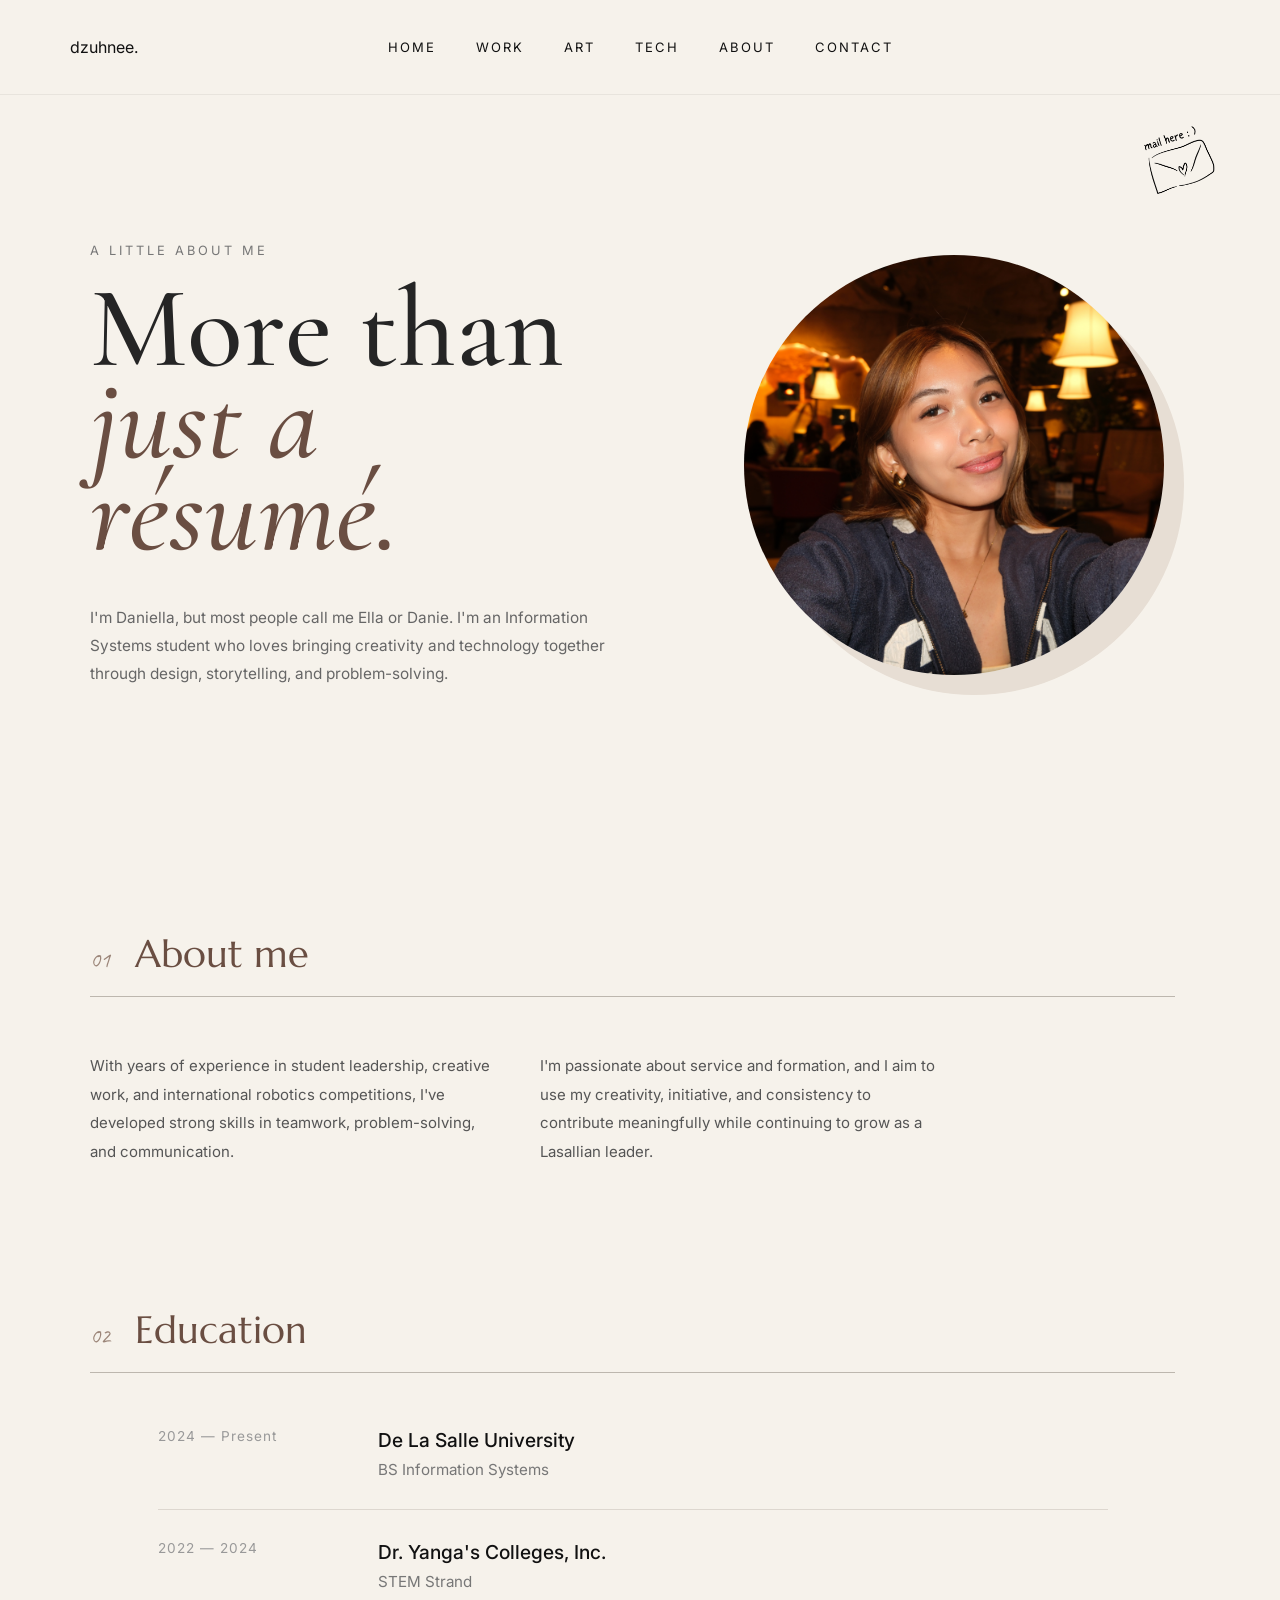
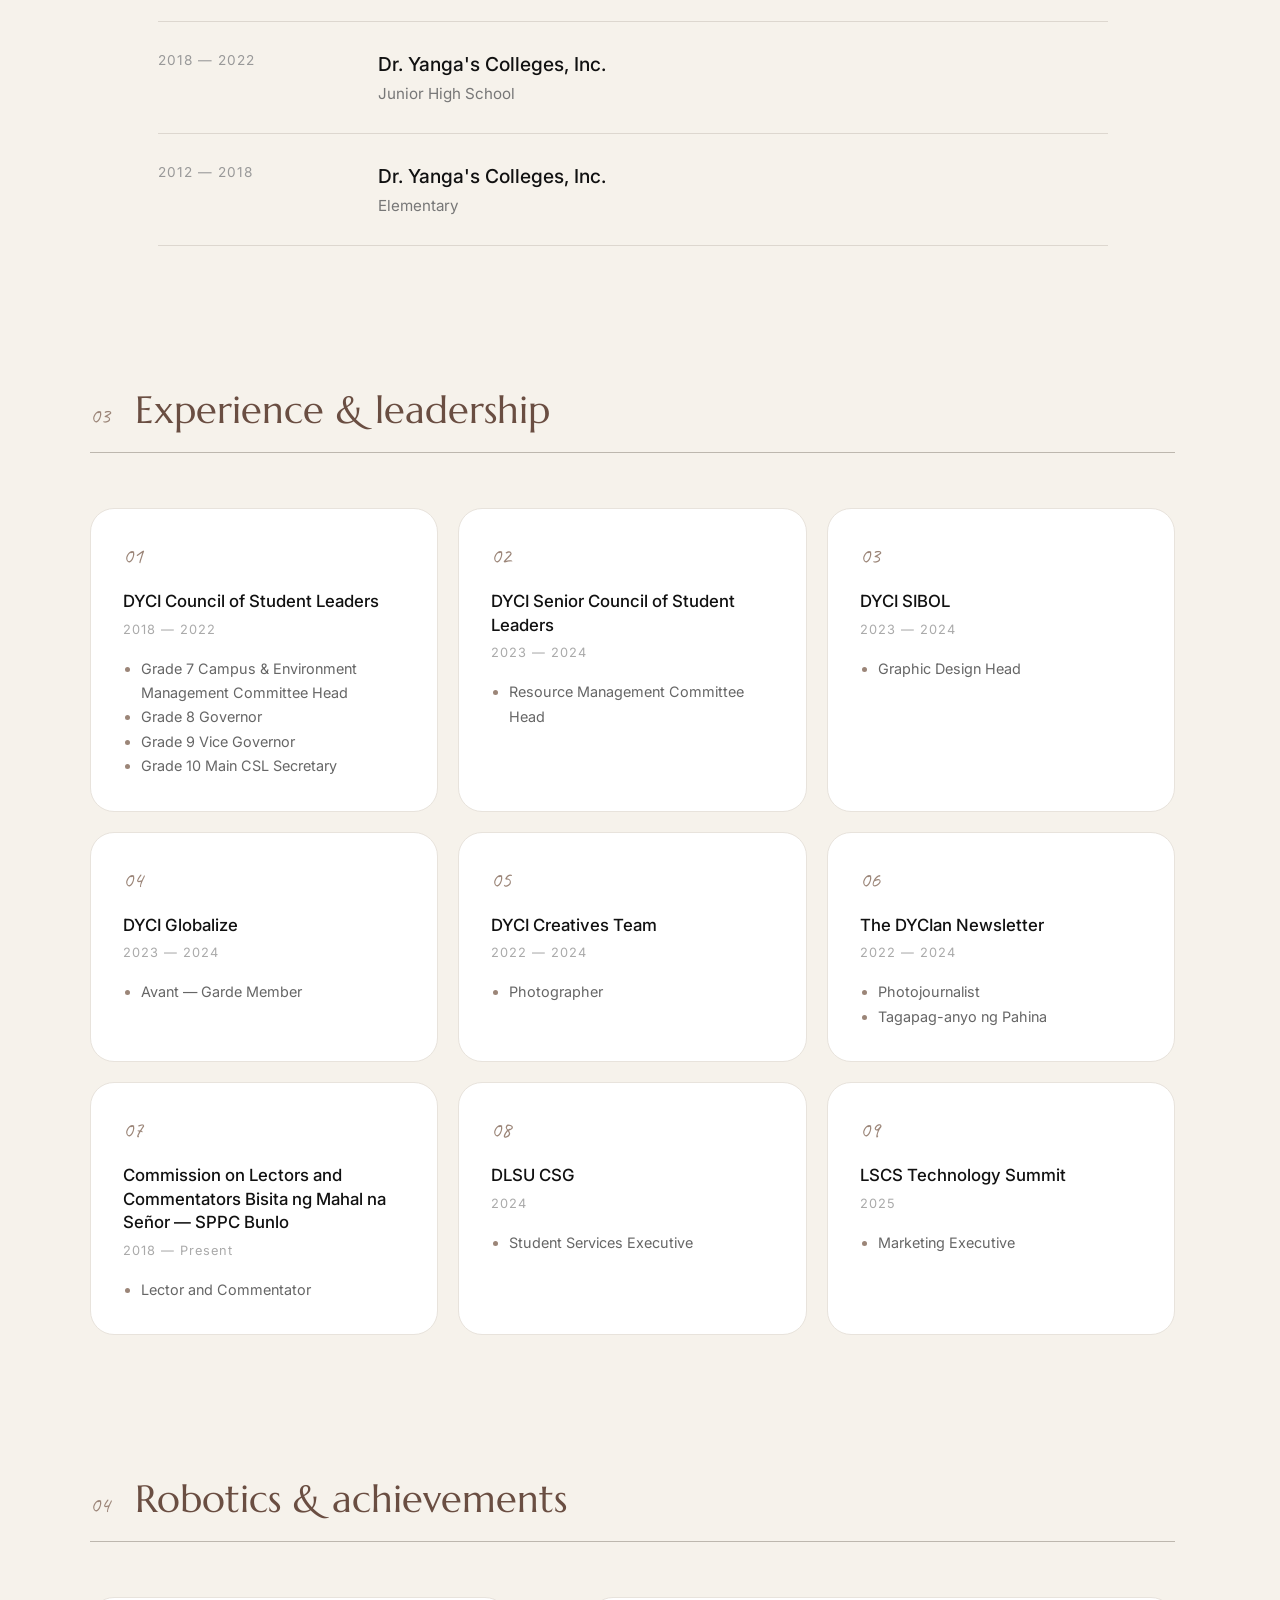
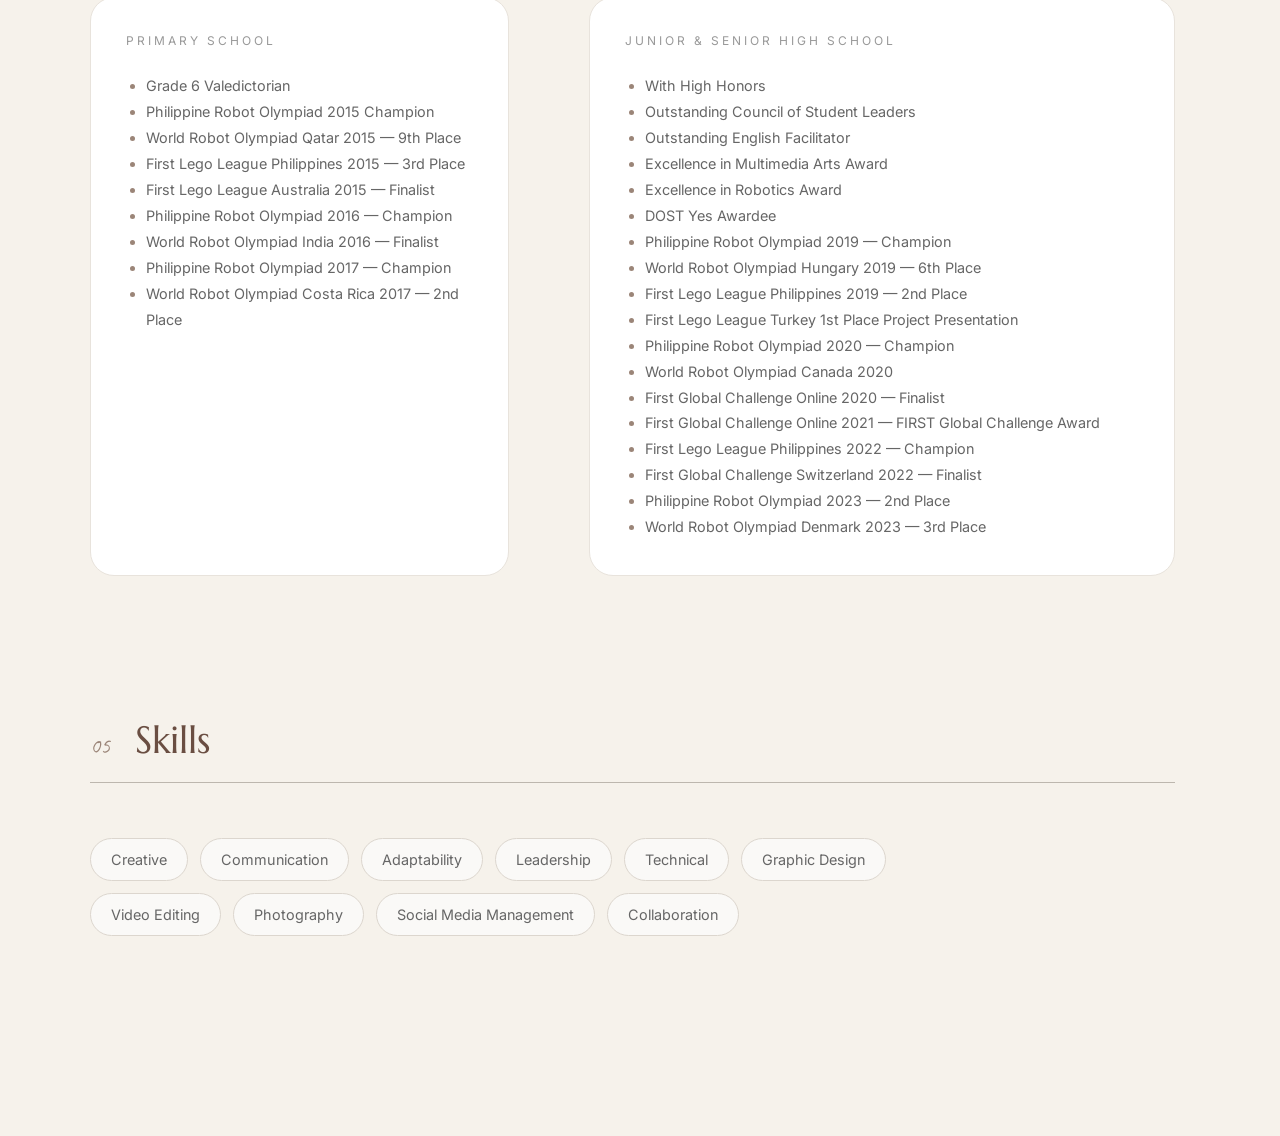
==== src/about.html @ f478ae31 "Add files via upload" ====
<!DOCTYPE html>
<html lang="en">

<head>

    <meta charset="UTF-8">
    <meta name="viewport" content="width=device-width, initial-scale=1.0">

    <title>about — dzuhnee.</title>

    <link rel="stylesheet" href="../style.css">

    <link rel="preconnect" href="https://fonts.googleapis.com">

    <link href="https://fonts.googleapis.com/css2?family=Cormorant+Garamond:wght@400;500;600&family=Inter:wght@300;400;500&display=swap" rel="stylesheet">

    <link href="https://fonts.googleapis.com/css2?family=Caveat:wght@500;700&display=swap" rel="stylesheet">

    <link href="https://fonts.googleapis.com/css2?family=Marcellus&display=swap" rel="stylesheet">

    <link rel="stylesheet" href="../style.css">
    <link rel="preconnect" href="https://fonts.googleapis.com">
    <link href="https://fonts.googleapis.com/css2?family=Cormorant+Garamond:wght@400;500;600&family=Inter:wght@300;400;500&display=swap" rel="stylesheet">

</head>

<body>

<header>

    <div class="logo">
        dzuhnee.
    </div>

    <nav>

        <a href="../index.html">HOME</a>
        <a href="work.html">WORK</a>
        <a href="art.html">ART</a>
        <a href="tech.html">TECH</a>
        <a href="about.html">ABOUT</a>
        <a href="contact.html">CONTACT</a>

    </nav>

</header>


<main class="about-page">

    <!-- =========================
         ABOUT INTRO
    ========================= -->

    <section class="about-hero">

        <div class="about-heading">

            <p class="about-label">
                A LITTLE ABOUT ME
            </p>

            <h1>
                More than<br>
                <span>just a résumé.</span>
            </h1>

            <p class="about-intro">
                I'm Daniella, but most people call me Ella or Danie.
                I'm an Information Systems student who loves bringing
                creativity and technology together through design,
                storytelling, and problem-solving.
            </p>

        </div>


        <div class="about-photo">

            <img src="../images/ella.jpg" alt="Daniella De Guzman">

        </div>

    </section>


    <!-- =========================
         ABOUT ME
    ========================= -->

    <section class="about-story">

        <div class="section-heading">

            <span>01</span>

            <h2>About me</h2>

        </div>

        <div class="story-content">

            <p>
                With years of experience in student leadership, creative work,
                and international robotics competitions, I've developed strong
                skills in teamwork, problem-solving, and communication.
            </p>

            <p>
                I'm passionate about service and formation, and I aim to use
                my creativity, initiative, and consistency to contribute
                meaningfully while continuing to grow as a Lasallian leader.
            </p>

        </div>

    </section>


    <!-- =========================
         EDUCATION
    ========================= -->

    <section class="about-section">

        <div class="section-heading">

            <span>02</span>

            <h2>Education</h2>

        </div>


        <div class="timeline">

            <article class="timeline-item">

                <div class="timeline-year">
                    2024 — Present
                </div>

                <div class="timeline-content">

                    <h3>De La Salle University</h3>

                    <p>
                        BS Information Systems
                    </p>

                </div>

            </article>


            <article class="timeline-item">

                <div class="timeline-year">
                    2022 — 2024
                </div>

                <div class="timeline-content">

                    <h3>Dr. Yanga's Colleges, Inc.</h3>

                    <p>
                        STEM Strand
                    </p>

                </div>

            </article>


            <article class="timeline-item">

                <div class="timeline-year">
                    2018 — 2022
                </div>

                <div class="timeline-content">

                    <h3>Dr. Yanga's Colleges, Inc.</h3>

                    <p>
                        Junior High School
                    </p>

                </div>

            </article>


            <article class="timeline-item">

                <div class="timeline-year">
                    2012 — 2018
                </div>

                <div class="timeline-content">

                    <h3>Dr. Yanga's Colleges, Inc.</h3>

                    <p>
                        Elementary
                    </p>

                </div>

            </article>

        </div>

    </section>


    <!-- =========================
         EXPERIENCE
    ========================= -->

    <section class="about-section">

        <div class="section-heading">

            <span>03</span>

            <h2>Experience & leadership</h2>

        </div>


        <div class="experience-grid">

            <!-- DYCI COUNCIL -->

            <article class="experience-card">

                <span class="experience-number">01</span>

                <h3>
                    DYCI Council of Student Leaders
                </h3>

                <p class="experience-date">
                    2018 — 2022
                </p>

                <ul>

                    <li>
                        Grade 7 Campus & Environment Management Committee Head
                    </li>

                    <li>
                        Grade 8 Governor
                    </li>

                    <li>
                        Grade 9 Vice Governor
                    </li>

                    <li>
                        Grade 10 Main CSL Secretary
                    </li>

                </ul>

            </article>


            <!-- SENIOR COUNCIL -->

            <article class="experience-card">

                <span class="experience-number">02</span>

                <h3>
                    DYCI Senior Council of Student Leaders
                </h3>

                <p class="experience-date">
                    2023 — 2024
                </p>

                <ul>

                    <li>
                        Resource Management Committee Head
                    </li>

                </ul>

            </article>


            <!-- SIBOL -->

            <article class="experience-card">

                <span class="experience-number">03</span>

                <h3>
                    DYCI SIBOL
                </h3>

                <p class="experience-date">
                    2023 — 2024
                </p>

                <ul>

                    <li>
                        Graphic Design Head
                    </li>

                </ul>

            </article>


            <!-- GLOBALIZE -->

            <article class="experience-card">

                <span class="experience-number">04</span>

                <h3>
                    DYCI Globalize
                </h3>

                <p class="experience-date">
                    2023 — 2024
                </p>

                <ul>

                    <li>
                        Avant — Garde Member
                    </li>

                </ul>

            </article>


            <!-- CREATIVES -->

            <article class="experience-card">

                <span class="experience-number">05</span>

                <h3>
                    DYCI Creatives Team
                </h3>

                <p class="experience-date">
                    2022 — 2024
                </p>

                <ul>

                    <li>
                        Photographer
                    </li>

                </ul>

            </article>


            <!-- NEWSLETTER -->

            <article class="experience-card">

                <span class="experience-number">06</span>

                <h3>
                    The DYCIan Newsletter
                </h3>

                <p class="experience-date">
                    2022 — 2024
                </p>

                <ul>

                    <li>
                        Photojournalist
                    </li>

                    <li>
                        Tagapag-anyo ng Pahina
                    </li>

                </ul>

            </article>


            <!-- SPPC -->

            <article class="experience-card">

                <span class="experience-number">07</span>

                <h3>
                    Commission on Lectors and Commentators
                    Bisita ng Mahal na Señor — SPPC Bunlo
                </h3>

                <p class="experience-date">
                    2018 — Present
                </p>

                <ul>

                    <li>
                        Lector and Commentator
                    </li>

                </ul>

            </article>


            <!-- DLSU CSG -->

            <article class="experience-card">

                <span class="experience-number">08</span>

                <h3>
                    DLSU CSG
                </h3>

                <p class="experience-date">
                    2024
                </p>

                <ul>

                    <li>
                        Student Services Executive
                    </li>

                </ul>

            </article>


            <!-- TECHNOLOGY SUMMIT -->

            <article class="experience-card">

                <span class="experience-number">09</span>

                <h3>
                    LSCS Technology Summit
                </h3>

                <p class="experience-date">
                    2025
                </p>

                <ul>

                    <li>
                        Marketing Executive
                    </li>

                </ul>

            </article>

        </div>

    </section>


    <!-- =========================
         ROBOTICS / ACHIEVEMENTS
    ========================= -->

    <section class="about-section achievements-section">

        <div class="section-heading">

            <span>04</span>

            <h2>Robotics & achievements</h2>

        </div>


        <div class="achievement-columns">

            <div class="achievement-group">

                <p class="achievement-label">
                    PRIMARY SCHOOL
                </p>

                <ul>

                    <li>Grade 6 Valedictorian</li>
                    <li>Philippine Robot Olympiad 2015 Champion</li>
                    <li>World Robot Olympiad Qatar 2015 — 9th Place</li>
                    <li>First Lego League Philippines 2015 — 3rd Place</li>
                    <li>First Lego League Australia 2015 — Finalist</li>
                    <li>Philippine Robot Olympiad 2016 — Champion</li>
                    <li>World Robot Olympiad India 2016 — Finalist</li>
                    <li>Philippine Robot Olympiad 2017 — Champion</li>
                    <li>World Robot Olympiad Costa Rica 2017 — 2nd Place</li>

                </ul>

            </div>


            <div class="achievement-group">

                <p class="achievement-label">
                    JUNIOR & SENIOR HIGH SCHOOL
                </p>

                <ul>

                    <li>With High Honors</li>
                    <li>Outstanding Council of Student Leaders</li>
                    <li>Outstanding English Facilitator</li>
                    <li>Excellence in Multimedia Arts Award</li>
                    <li>Excellence in Robotics Award</li>
                    <li>DOST Yes Awardee</li>
                    <li>Philippine Robot Olympiad 2019 — Champion</li>
                    <li>World Robot Olympiad Hungary 2019 — 6th Place</li>
                    <li>First Lego League Philippines 2019 — 2nd Place</li>
                    <li>First Lego League Turkey 1st Place Project Presentation</li>
                    <li>Philippine Robot Olympiad 2020 — Champion</li>
                    <li>World Robot Olympiad Canada 2020</li>
                    <li>First Global Challenge Online 2020 — Finalist</li>
                    <li>First Global Challenge Online 2021 — FIRST Global Challenge Award</li>
                    <li>First Lego League Philippines 2022 — Champion</li>
                    <li>First Global Challenge Switzerland 2022 — Finalist</li>
                    <li>Philippine Robot Olympiad 2023 — 2nd Place</li>
                    <li>World Robot Olympiad Denmark 2023 — 3rd Place</li>

                </ul>

            </div>

        </div>

    </section>


    <!-- =========================
         SKILLS
    ========================= -->

    <section class="about-section skills-section">

        <div class="section-heading">

            <span>05</span>

            <h2>Skills</h2>

        </div>


        <div class="skills">

            <span>Creative</span>
            <span>Communication</span>
            <span>Adaptability</span>
            <span>Leadership</span>
            <span>Technical</span>
            <span>Graphic Design</span>
            <span>Video Editing</span>
            <span>Photography</span>
            <span>Social Media Management</span>
            <span>Collaboration</span>

        </div>

    </section>

</main>


<!-- FLOATING MAIL -->

<a href="mailto:daniellangeladg@gmail.com" class="floating-mail">

    <img src="../images/email.png" alt="Email">

</a>


<script src="../script.js"></script>

</body>

</html>
---- style.css ----
*{
    margin:0;
    padding:0;
    box-sizing:border-box;
}

html{
    scroll-behavior:smooth;
}

body{
    background:#F6F2EB;
    color:#111;
    overflow-x:hidden;
    font-family:"Inter",sans-serif;
}

img{
    max-width:100%;
    height:auto;
}


/* =========================================================
   UNIVERSAL NAV
   ========================================================= */

/* ---------------- NAV ---------------- */

header{
    position:fixed;
    top:0;
    left:0;

    width:100%;
    height:95px;

    padding:0 70px;

    display:flex;
    align-items:center;
    justify-content:center;

    z-index:9999;

    flex-shrink:0;
    box-sizing:border-box;
}

.logo{
    position:absolute;
    left:70px;

    font-family:"Inter",sans-serif;
    font-size:16px;
    font-weight:400;
    line-height:1;
}

nav{
    display:flex;
    align-items:center;
    justify-content:center;

    gap:40px;
    height:100%;
}

nav a{
    display:flex;
    align-items:center;

    height:100%;

    font-family:"Inter",sans-serif;
    font-size:13px;
    font-weight:400;

    letter-spacing:2px;
    line-height:1;

    text-decoration:none;
    color:#111;

    white-space:nowrap;

    transition:opacity .35s ease;
}

nav a:hover{
    opacity:.4;
}


/* =========================================================
   HERO
   ========================================================= */

.hero{
    height:100vh;
    min-height:650px;

    display:flex;
    justify-content:center;
    align-items:center;

    padding:0 8%;
}

.hero-content{
    width:100%;
    max-width:1200px;

    display:flex;
    align-items:center;
    justify-content:center;

    gap:clamp(40px,7vw,90px);
}

.hero-photo{
    flex:1;

    display:flex;
    justify-content:center;
}

.hero-image{
    width:min(420px,100%);
    max-width:100%;

    transition:.2s linear;
}

.hero-text{
    flex:1;
    max-width:480px;
}

.intro{
    font-size:clamp(.8rem,1vw,1rem);
    letter-spacing:2px;

    margin-bottom:15px;

    text-transform:uppercase;
    color:#666;
}

.hero-text h1{
    font-family:"Cormorant Garamond",serif;

    font-size:clamp(3.5rem,5vw,4.8rem);
    line-height:.95;

    margin-bottom:30px;
}

.description{
    font-size:clamp(.9rem,1.1vw,1.05rem);
    line-height:1.8;

    color:#555;

    margin-bottom:45px;
}

.scroll{
    font-size:clamp(.75rem,.9vw,.9rem);
    letter-spacing:2px;

    color:#777;
}


/* =========================================================
   CARDS SECTION
   ========================================================= */

.cards-section{
    min-height:100vh;

    display:flex;
    flex-direction:column;
    justify-content:center;
    align-items:center;

    padding:120px 5vw 120px;
}

.cards-section h1{
    font-family:"Marcellus",serif;

    font-size:clamp(2.8rem,5.2vw,5.2rem);

    color:#6A4E42;
    font-weight:400;

    margin-bottom:clamp(45px,5vw,75px);

    letter-spacing:.5px;
    text-align:center;
}


/* =========================================================
   CARDS
   ========================================================= */

.cards{
    width:100%;
    max-width:1250px;

    display:flex;
    gap:clamp(15px,2.5vw,35px);

    flex-wrap:wrap;
    justify-content:center;
}

.card{
    width:clamp(160px,17vw,220px);

    opacity:0;
    transform:translateY(90px);

    transition:all .8s ease;
}

.card.show{
    opacity:1;
    transform:translateY(0);
}

.card img{
    width:100%;

    aspect-ratio:2.5/3.5;
    object-fit:cover;

    border-radius:14px;

    transition:.45s;

    box-shadow:0 12px 35px rgba(0,0,0,.12);
}

.card:hover img{
    transform:
        translateY(-18px)
        rotate(-5deg)
        scale(1.04);
}


/* =========================================================
   SECTION ANIMATION
   ========================================================= */

.hidden{
    opacity:0;
    transform:translateY(120px);

    transition:1.2s;
}

.show{
    opacity:1;
    transform:translateY(0);
}


/* =========================================================
   FLOATING MAIL
   ========================================================= */

.floating-mail{
    position:fixed;

    top:95px;
    right:clamp(20px,3vw,45px);

    z-index:1001;
}

.floating-mail img{
    width:clamp(90px,10vw,150px);

    display:block;

    transition:.35s ease;
}

.floating-mail:hover img{
    transform:rotate(-6deg) scale(1.08);
}


/* =========================================================
   PICK CARD
   ========================================================= */

.cards-wrapper{
    display:flex;
    align-items:flex-end;
    justify-content:center;

    gap:40px;
}

.pick-card{
    display:flex;
    flex-direction:column;
    align-items:flex-end;

    margin-bottom:40px;

    width:100%;
    margin-top:35px;

    padding-right:8%;
}

.pick-card p{
    font-family:"Caveat",cursive;

    font-size:2.2rem;
    line-height:1;

    color:#444;
}

.pick-card::after{
    content:"↘";

    font-size:3rem;

    margin-top:-5px;
    margin-right:30px;

    transform:rotate(12deg);
}

.arrow{
    font-size:3rem;

    transform:rotate(25deg);

    margin-right:40px;
}


/* =========================================================
   CONNECT WITH ME
   ========================================================= */

.socials{
    margin-top:90px;
    margin-bottom:80px;

    text-align:center;
}

.socials h3{
    font-size:.85rem;
    letter-spacing:4px;
    font-weight:500;

    color:#444;

    margin-bottom:25px;
}

.social-icons{
    display:flex;

    justify-content:center;
    align-items:center;

    gap:28px;
}

.social-icons img{
    width:60px;
    height:60px;

    object-fit:contain;

    transition:.35s ease;

    opacity:.8;
}

.social-icons a:hover img{
    transform:translateY(-5px);
    opacity:1;
}


/* =========================================================
   FLOATING CHARACTER
   ========================================================= */

.floating-character{
    width:180px;
    max-width:25vw;

    margin-top:-220px;
    margin-left:8%;
}

.floating-character img{
    width:120%;

    display:block;

    animation:float 3.2s ease-in-out infinite;
}

@keyframes float{

    0%{
        transform:translateY(0px);
    }

    50%{
        transform:translateY(-18px);
    }

    100%{
        transform:translateY(0px);
    }

}


/* =========================================================
   TECH / PROJECTS PAGE
   ========================================================= */

.codes-page{
    padding:120px 7vw 100px;

    background:#f6f2eb;

    min-height:100vh;
}


/* -------------------------
   INTRO
------------------------- */

.codes-intro{
    max-width:850px;

    margin:0 auto 70px;

    text-align:center;
}

.codes-label{
    font-family:"Inter",sans-serif;

    font-size:13px;
    letter-spacing:2px;
    font-weight:500;

    margin-bottom:18px;
}

.codes-intro h1{
    font-family:"Cormorant Garamond",serif;

    font-size:clamp(60px,7vw,100px);
    line-height:.9;
    font-weight:500;

    margin:0;

    color:#252525;
}

.codes-intro h1 span{
    font-style:italic;
}

.codes-intro > p:last-child{
    font-family:"Inter",sans-serif;

    font-size:16px;
    line-height:1.7;

    color:#777;

    max-width:600px;

    margin:30px auto 0;
}


/* -------------------------
   PROJECT GRID
------------------------- */

.project-grid{
    width:min(1250px,100%);

    margin:0 auto;

    display:grid;

    grid-template-columns:repeat(2,1fr);

    gap:30px;
}


/* -------------------------
   PROJECT CARD
------------------------- */

.code-card{
    background:#ffffff;

    border:1px solid #e8e3dc;
    border-radius:28px;

    overflow:hidden;

    box-shadow:0 8px 30px rgba(0,0,0,.04);

    transition:
        transform .3s ease,
        box-shadow .3s ease;
}

.code-card:hover{
    transform:translateY(-6px);

    box-shadow:0 15px 40px rgba(0,0,0,.08);
}


/* -------------------------
   IMAGE AREA
------------------------- */

.code-image{
    position:relative;

    height:clamp(230px,27vw,340px);

    overflow:hidden;
}

.code-image img{
    width:100%;
    height:100%;

    object-fit:cover;

    object-position:10% 10%;
}


/* -------------------------
   CATEGORY PILL
------------------------- */

.code-category{
    position:absolute;

    top:20px;
    left:20px;

    background:white;

    padding:11px 18px;

    border-radius:30px;

    font-family:"Inter",sans-serif;

    font-size:12px;
    letter-spacing:.5px;
    font-weight:500;

    z-index:2;
}


/* -------------------------
   PLACEHOLDER
------------------------- */

.placeholder{
    font-family:"Cormorant Garamond",serif;

    font-size:35px;
    font-style:italic;

    color:#aaa49b;
}


/* -------------------------
   PROJECT INFORMATION
------------------------- */

.code-content{
    padding:clamp(24px,3vw,38px);
}


/* -------------------------
   TITLE + YEAR
------------------------- */

.code-title{
    display:flex;

    align-items:baseline;
    justify-content:space-between;

    gap:20px;
}

.code-title h2{
    font-family:"Inter",sans-serif;

    font-size:clamp(24px,2vw,30px);
    font-weight:500;

    color:#202532;

    margin:0;
}

.code-title span{
    font-family:"Inter",sans-serif;

    font-size:15px;

    color:#aaa;

    white-space:nowrap;
}


/* -------------------------
   DESCRIPTION
------------------------- */

.code-content > p{
    font-family:"Inter",sans-serif;

    font-size:16px;
    line-height:1.8;

    color:#737987;

    margin:20px 0 25px;

    max-width:600px;
}


/* -------------------------
   TECHNOLOGY TAGS
------------------------- */

.tech-tags{
    display:flex;

    flex-wrap:wrap;

    gap:9px;

    margin-bottom:35px;
}

.tech-tags span{
    border:1px solid #e4e1dc;

    border-radius:30px;

    padding:9px 14px;

    font-family:"Inter",sans-serif;

    font-size:13px;

    color:#6d7380;

    background:#faf9f7;
}


/* -------------------------
   PROJECT BUTTON
------------------------- */

.code-link{
    display:inline-block;

    padding:13px 22px;

    border:1px solid #ddd9d2;

    border-radius:30px;

    text-decoration:none;

    font-family:"Inter",sans-serif;

    font-size:14px;

    color:#202532;

    transition:
        background .25s ease,
        color .25s ease,
        transform .25s ease;
}

.code-link:hover{
    background:#202532;

    color:white;

    transform:translateY(-2px);
}


/* -------------------------
   FIFTH PROJECT
------------------------- */

.code-card:last-child{
    grid-column:1 / -1;
}


/* =========================================================
   ABOUT PAGE
   ========================================================= */

.about-page{
    padding:150px 7vw 120px;

    max-width:1400px;

    margin:0 auto;
}


/* -------------------------
   ABOUT HERO
------------------------- */

.about-hero{
    min-height:70vh;

    display:grid;

    grid-template-columns:1.1fr .9fr;

    align-items:center;

    gap:clamp(40px,8vw,120px);

    margin-bottom:150px;
}

.about-label{
    font-size:.8rem;

    letter-spacing:3px;

    color:#777;

    margin-bottom:25px;
}

.about-heading h1{
    font-family:"Cormorant Garamond",serif;

    font-size:clamp(70px,9vw,125px);

    font-weight:500;
    line-height:.8;

    color:#252525;

    margin-bottom:45px;
}

.about-heading h1 span{
    font-style:italic;

    color:#6A4E42;
}

.about-intro{
    max-width:580px;

    font-size:clamp(15px,1.2vw,18px);

    line-height:1.8;

    color:#666;
}

.about-photo{
    display:flex;
    justify-content:center;
}

.about-photo img{
    width:min(420px,100%);

    aspect-ratio:1 / 1;

    object-fit:cover;

    border-radius:50%;

    box-shadow:20px 20px 0 #e7ded4;
}


/* -------------------------
   GENERAL SECTIONS
------------------------- */

.about-section,
.about-story{
    margin-bottom:140px;
}

.section-heading{
    display:flex;

    align-items:baseline;

    gap:25px;

    margin-bottom:55px;

    border-bottom:1px solid #bdb7ae;

    padding-bottom:18px;
}

.section-heading span{
    font-family:"Caveat",cursive;

    font-size:1.4rem;

    color:#9b8578;
}

.section-heading h2{
    font-family:"Marcellus",serif;

    font-size:clamp(2rem,3vw,3rem);

    font-weight:400;

    color:#6A4E42;
}


/* -------------------------
   STORY
------------------------- */

.story-content{
    max-width:850px;

    display:grid;

    grid-template-columns:1fr 1fr;

    gap:50px;
}

.story-content p{
    font-size:clamp(15px,1.1vw,17px);

    line-height:1.9;

    color:#555;
}


/* -------------------------
   EDUCATION TIMELINE
------------------------- */

.timeline{
    max-width:950px;

    margin:0 auto;
}

.timeline-item{
    display:grid;

    grid-template-columns:180px 1fr;

    gap:40px;

    padding:30px 0;

    border-bottom:1px solid #ddd7cf;
}

.timeline-item:first-child{
    padding-top:0;
}

.timeline-year{
    font-size:.85rem;

    letter-spacing:1px;

    color:#999;
}

.timeline-content h3{
    font-size:1.2rem;

    font-weight:500;

    margin-bottom:8px;
}

.timeline-content p{
    color:#777;

    font-size:.95rem;
}


/* -------------------------
   EXPERIENCE
------------------------- */

.experience-grid{
    display:grid;

    grid-template-columns:repeat(3,1fr);

    gap:20px;
}

.experience-card{
    background:#fff;

    border:1px solid #e8e3dc;

    border-radius:24px;

    padding:32px;

    min-height:230px;

    transition:
        transform .3s ease,
        box-shadow .3s ease;
}

.experience-card:hover{
    transform:translateY(-6px);

    box-shadow:0 15px 35px rgba(0,0,0,.07);
}

.experience-number{
    font-family:"Caveat",cursive;

    font-size:1.4rem;

    color:#9b8578;
}

.experience-card h3{
    font-size:1.05rem;

    font-weight:500;

    line-height:1.4;

    margin:20px 0 8px;
}

.experience-date{
    font-size:.8rem;

    letter-spacing:1px;

    color:#aaa;

    margin-bottom:20px;
}

.experience-card ul{
    padding-left:18px;

    color:#666;

    font-size:.9rem;

    line-height:1.7;
}

.experience-card li::marker{
    color:#9b8578;
}


/* -------------------------
   ACHIEVEMENTS
------------------------- */

.achievement-columns{
    display:grid;

    grid-template-columns:1fr 1.4fr;

    gap:80px;
}

.achievement-group{
    background:#fff;

    border:1px solid #e8e3dc;

    border-radius:24px;

    padding:35px;
}

.achievement-label{
    font-size:.75rem;

    letter-spacing:3px;

    color:#999;

    margin-bottom:25px;
}

.achievement-group ul{
    padding-left:20px;

    color:#666;

    font-size:.9rem;

    line-height:1.8;
}

.achievement-group li::marker{
    color:#9b8578;
}


/* -------------------------
   SKILLS
------------------------- */

.skills-section{
    margin-bottom:80px;
}

.skills{
    display:flex;

    flex-wrap:wrap;

    gap:12px;

    max-width:850px;
}

.skills span{
    border:1px solid #dcd6ce;

    border-radius:50px;

    padding:12px 20px;

    background:#faf9f7;

    font-size:.9rem;

    color:#666;

    transition:.3s ease;
}

.skills span:hover{
    background:#6A4E42;

    color:white;

    border-color:#6A4E42;
}

/* =========================================================
   ART PAGE
   ========================================================= */

   .art-page{
    padding:150px 7vw 100px;

    width:min(1250px,100%);
    margin:0 auto;
}

.art-collection{
    margin-bottom:130px;
}

.collection-intro{
    font-family:"Inter",sans-serif;

    font-size:16px;
    line-height:1.8;

    color:#777;

    max-width:600px;

    margin-bottom:45px;
}


/* -------------------------
   GRID
------------------------- */

.art-grid{
    display:grid;
    gap:30px;
}

.art-grid.cols-3{
    grid-template-columns:repeat(3,1fr);
}

.art-grid.cols-2{
    grid-template-columns:repeat(2,1fr);
}

.art-item.wide{
    grid-column:span 2;
}

.art-item{
    margin:0;
}


/* -------------------------
   IMAGE FRAME
------------------------- */

.art-frame{
    width:100%;

    border-radius:24px;
    overflow:hidden;

    background:#ece5da;
    border:1px solid #e8e3dc;

    display:flex;
    align-items:center;
    justify-content:center;

    box-shadow:0 8px 30px rgba(0,0,0,.04);

    transition:
        transform .4s ease,
        box-shadow .4s ease;
}

.art-item:hover .art-frame{
    transform:translateY(-6px);
    box-shadow:0 15px 40px rgba(0,0,0,.09);
}

.art-frame.landscape{ aspect-ratio:3 / 2; }
.art-frame.portrait{  aspect-ratio:4 / 5; }
.art-frame.square{    aspect-ratio:1 / 1; }

/* the wide photo sits next to portrait photos, so it should match their height */
.art-item.wide .art-frame{
    aspect-ratio:auto;
    height:100%;
    min-height:300px;
}

.art-frame img{
    width:100%;
    height:100%;

    object-fit:cover;
    display:block;
}

.art-placeholder{
    font-family:"Cormorant Garamond",serif;

    font-size:35px;
    font-style:italic;

    color:#aaa49b;
}


/* -------------------------
   CAPTIONS
------------------------- */

.art-item figcaption{
    display:flex;
    flex-direction:column;
    gap:4px;

    padding:18px 4px 0;
}

.art-item figcaption h3{
    font-family:"Inter",sans-serif;

    font-size:16px;
    font-weight:500;

    color:#202532;
}

.art-item figcaption span{
    font-family:"Inter",sans-serif;

    font-size:13px;
    line-height:1.6;

    color:#aaa;
}


/* -------------------------
   ART RESPONSIVE
------------------------- */

@media (max-width:900px){

    .art-grid.cols-3{
        grid-template-columns:repeat(2,1fr);
    }

}

@media (max-width:768px){

    .art-page{
        padding:110px 5vw 60px;
    }

    .art-collection{
        margin-bottom:90px;
    }

    .art-grid{
        gap:22px;
    }

    .art-grid.cols-3,
    .art-grid.cols-2{
        grid-template-columns:1fr;
    }

    .art-item.wide{
        grid-column:auto;
    }

    .art-item.wide .art-frame{
        aspect-ratio:3 / 2;
        height:auto;
        min-height:0;
    }

}

/* =========================================================
   WORK PAGE
   (reuses .codes-page, .code-card, .project-grid, .skills)
   ========================================================= */

   .work-services{
    max-width:850px;
    margin:-20px auto 60px;
}

.work-services .skills{
    justify-content:center;
}

/* your tech page makes the last card full width, which only suits 5 cards */
.work-grid .code-card:last-child{
    grid-column:auto;
}

/* centers the placeholder text inside the image area */
.code-image .placeholder{
    width:100%;
    height:100%;

    display:flex;
    align-items:center;
    justify-content:center;

    background:#ece5da;
}

/* =========================================================
   CONTACT PAGE
   (intro reuses .codes-intro)
   ========================================================= */

   .contact-page{
    padding:150px 7vw 100px;

    width:min(1250px,100%);
    margin:0 auto;

    min-height:100vh;
}

.contact-layout{
    display:grid;

    grid-template-columns:1fr 1.2fr;

    gap:clamp(40px,7vw,100px);

    align-items:start;
}


/* -------------------------
   INFO
------------------------- */

.contact-info{
    display:flex;
    flex-direction:column;

    gap:38px;

    padding-top:10px;
}

.contact-label{
    display:block;

    font-family:"Inter",sans-serif;

    font-size:.75rem;
    letter-spacing:3px;

    color:#999;

    margin-bottom:12px;
}

.contact-block a,
.contact-block p{
    font-family:"Inter",sans-serif;

    font-size:clamp(16px,1.4vw,19px);

    color:#202532;

    text-decoration:none;
}

.contact-block > a{
    border-bottom:1px solid #ddd9d2;

    padding-bottom:3px;

    transition:
        color .3s ease,
        border-color .3s ease;
}

.contact-block > a:hover{
    color:#6A4E42;
    border-color:#6A4E42;
}

.contact-socials{
    display:flex;
    flex-wrap:wrap;

    gap:10px;
}

.contact-socials a{
    border:1px solid #dcd6ce;
    border-radius:50px;

    padding:10px 18px;

    background:#faf9f7;

    font-size:.9rem;
    color:#666;

    transition:.3s ease;
}

.contact-socials a:hover{
    background:#6A4E42;
    color:white;
    border-color:#6A4E42;
}


/* -------------------------
   FORM CARD
------------------------- */

.contact-form-card{
    background:#fff;

    border:1px solid #e8e3dc;
    border-radius:28px;

    padding:clamp(26px,4vw,48px);

    box-shadow:0 8px 30px rgba(0,0,0,.04);
}

.contact-form{
    display:flex;
    flex-direction:column;

    gap:24px;
}

.form-row{
    display:flex;
    flex-direction:column;

    gap:10px;
}

.form-row label{
    font-family:"Inter",sans-serif;

    font-size:.75rem;
    letter-spacing:2px;
    text-transform:uppercase;

    color:#999;
}

.form-row input,
.form-row textarea{
    width:100%;

    padding:14px 18px;

    border:1px solid #e4e1dc;
    border-radius:16px;

    background:#faf9f7;

    font-family:"Inter",sans-serif;
    font-size:15px;

    color:#202532;

    outline:none;

    resize:vertical;

    transition:
        border-color .25s ease,
        background .25s ease;
}

.form-row input::placeholder,
.form-row textarea::placeholder{
    color:#b5b0a8;
}

.form-row input:focus,
.form-row textarea:focus{
    border-color:#6A4E42;
    background:#fff;
}

.contact-button{
    align-self:flex-start;

    padding:14px 26px;

    border:1px solid #202532;
    border-radius:30px;

    background:#202532;
    color:white;

    font-family:"Inter",sans-serif;
    font-size:14px;

    cursor:pointer;

    transition:
        background .25s ease,
        color .25s ease,
        transform .25s ease;
}

.contact-button:hover{
    background:transparent;
    color:#202532;

    transform:translateY(-2px);
}


/* -------------------------
   CONTACT RESPONSIVE
------------------------- */

@media (max-width:900px){

    .contact-layout{
        grid-template-columns:1fr;
    }

}

@media (max-width:768px){

    .contact-page{
        padding:110px 5vw 60px;
    }

}

/* =========================================================
   RESPONSIVE
   ========================================================= */

@media (max-width:900px){

    .hero{
        padding:0 5vw;
    }

    .hero-content{
        gap:40px;
    }

    .project-grid{
        grid-template-columns:1fr;
    }

    .code-card:last-child{
        grid-column:auto;
    }

    .about-page{
        padding:130px 5vw 80px;
    }

    .about-hero{
        grid-template-columns:1fr;

        text-align:center;

        min-height:auto;

        margin-bottom:100px;
    }

    .about-heading{
        order:2;
    }

    .about-photo{
        order:1;
    }

    .about-intro{
        margin:0 auto;
    }

    .about-photo img{
        width:min(320px,70vw);
    }

    .experience-grid{
        grid-template-columns:repeat(2,1fr);
    }

    .achievement-columns{
        grid-template-columns:1fr;

        gap:25px;
    }

}


/* =========================================================
   MOBILE
   ========================================================= */

@media (max-width:768px){

    .hero{
        height:auto;

        min-height:100vh;

        padding:130px 7vw 80px;
    }

    .hero-content{
        flex-direction:column;

        text-align:center;

        gap:45px;
    }

    .hero-photo{
        order:1;
    }

    .hero-text{
        order:2;

        max-width:600px;
    }

    .description{
        margin-left:auto;
        margin-right:auto;
    }

    .cards-section{
        padding:100px 5vw;
    }

    .cards{
        gap:20px;
    }

    .card{
        width:calc(50% - 10px);

        max-width:220px;
    }

    .floating-mail{
        top:80px;

        right:15px;
    }

    .floating-mail img{
        width:90px;
    }

    .floating-character{
        width:140px;

        max-width:30vw;

        margin-top:-120px;

        margin-left:5%;
    }

    .social-icons{
        gap:18px;
    }

    .social-icons img{
        width:50px;
        height:50px;
    }

    .codes-page{
        padding:100px 5vw 60px;
    }

    .codes-intro{
        margin-bottom:45px;
    }

    .codes-intro h1{
        font-size:clamp(50px,12vw,70px);
    }

    .project-grid{
        gap:20px;
    }

    .code-image{
        height:230px;
    }

    .code-content{
        padding:28px 24px 30px;
    }

    .code-title h2{
        font-size:24px;
    }

    .code-title span{
        font-size:13px;
    }

    .about-page{
        padding:110px 20px 60px;
    }

    .about-hero{
        gap:45px;

        margin-bottom:90px;
    }

    .about-heading h1{
        font-size:clamp(55px,15vw,80px);
    }

    .about-photo img{
        width:250px;

        box-shadow:12px 12px 0 #e7ded4;
    }

    .about-section,
    .about-story{
        margin-bottom:90px;
    }

    .section-heading{
        gap:15px;

        margin-bottom:35px;
    }

    .story-content{
        grid-template-columns:1fr;

        gap:20px;
    }

    .timeline-item{
        grid-template-columns:1fr;

        gap:8px;
    }

    .experience-grid{
        grid-template-columns:1fr;
    }

    .experience-card{
        padding:26px;
    }

    .achievement-columns{
        gap:20px;
    }

    .achievement-group{
        padding:26px;
    }

}


/* =========================================================
   SMALL PHONES
   ========================================================= */

@media (max-width:480px){

    .logo{
        font-size:14px;
    }

    .hero{
        padding-left:5vw;
        padding-right:5vw;
    }

    .hero-text h1{
        font-size:clamp(3rem,14vw,4rem);
    }

    .cards{
        gap:20px;
    }

    .card{
        width:100%;

        max-width:220px;
    }

    .cards-section h1{
        font-size:clamp(2.4rem,11vw,3rem);
    }

    .floating-mail img{
        width:75px;
    }

    .social-icons{
        gap:12px;
    }

    .social-icons img{
        width:45px;
        height:45px;
    }

}

/* =========================================================
   UNIVERSAL NAVBAR (single source of truth)
   ========================================================= */

   :root{
    --nav-height:95px;
    --page-bg:#F6F2EB;
}

html{
    scroll-padding-top:var(--nav-height);
    scrollbar-gutter:stable;      /* keeps nav centered the same on every page */
}

header{
    position:fixed;
    top:0;
    left:0;

    width:100%;
    height:var(--nav-height);

    padding:0 70px;

    display:flex;
    align-items:center;
    justify-content:center;

    background:var(--page-bg);          /* this hides the content scrolling underneath */
    border-bottom:1px solid rgba(0,0,0,.06);

    z-index:9999;
    box-sizing:border-box;
}

.logo{
    position:absolute;
    left:70px;

    font-family:"Inter",sans-serif;
    font-size:16px;
    font-weight:400;
    line-height:1;
}

nav{
    display:flex;
    align-items:center;
    justify-content:center;

    gap:40px;
    height:100%;
}

nav a{
    display:flex;
    align-items:center;

    height:100%;

    font-family:"Inter",sans-serif;
    font-size:13px;
    font-weight:400;
    letter-spacing:2px;
    line-height:1;

    text-decoration:none;
    color:#111;
    white-space:nowrap;

    transition:opacity .35s ease;
}

nav a:hover{
    opacity:.4;
}

/* Mobile: tighter side padding so the nav still fits */
@media (max-width:768px){
    header{ padding:0 20px; }
    .logo{ display:none; }
    nav{ gap:16px; }
    nav a{ font-size:11px; letter-spacing:1px; }
}
---- style.css ----
*{
    margin:0;
    padding:0;
    box-sizing:border-box;
}

html{
    scroll-behavior:smooth;
}

body{
    background:#F6F2EB;
    color:#111;
    overflow-x:hidden;
    font-family:"Inter",sans-serif;
}

img{
    max-width:100%;
    height:auto;
}


/* =========================================================
   UNIVERSAL NAV
   ========================================================= */

/* ---------------- NAV ---------------- */

header{
    position:fixed;
    top:0;
    left:0;

    width:100%;
    height:95px;

    padding:0 70px;

    display:flex;
    align-items:center;
    justify-content:center;

    z-index:9999;

    flex-shrink:0;
    box-sizing:border-box;
}

.logo{
    position:absolute;
    left:70px;

    font-family:"Inter",sans-serif;
    font-size:16px;
    font-weight:400;
    line-height:1;
}

nav{
    display:flex;
    align-items:center;
    justify-content:center;

    gap:40px;
    height:100%;
}

nav a{
    display:flex;
    align-items:center;

    height:100%;

    font-family:"Inter",sans-serif;
    font-size:13px;
    font-weight:400;

    letter-spacing:2px;
    line-height:1;

    text-decoration:none;
    color:#111;

    white-space:nowrap;

    transition:opacity .35s ease;
}

nav a:hover{
    opacity:.4;
}


/* =========================================================
   HERO
   ========================================================= */

.hero{
    height:100vh;
    min-height:650px;

    display:flex;
    justify-content:center;
    align-items:center;

    padding:0 8%;
}

.hero-content{
    width:100%;
    max-width:1200px;

    display:flex;
    align-items:center;
    justify-content:center;

    gap:clamp(40px,7vw,90px);
}

.hero-photo{
    flex:1;

    display:flex;
    justify-content:center;
}

.hero-image{
    width:min(420px,100%);
    max-width:100%;

    transition:.2s linear;
}

.hero-text{
    flex:1;
    max-width:480px;
}

.intro{
    font-size:clamp(.8rem,1vw,1rem);
    letter-spacing:2px;

    margin-bottom:15px;

    text-transform:uppercase;
    color:#666;
}

.hero-text h1{
    font-family:"Cormorant Garamond",serif;

    font-size:clamp(3.5rem,5vw,4.8rem);
    line-height:.95;

    margin-bottom:30px;
}

.description{
    font-size:clamp(.9rem,1.1vw,1.05rem);
    line-height:1.8;

    color:#555;

    margin-bottom:45px;
}

.scroll{
    font-size:clamp(.75rem,.9vw,.9rem);
    letter-spacing:2px;

    color:#777;
}


/* =========================================================
   CARDS SECTION
   ========================================================= */

.cards-section{
    min-height:100vh;

    display:flex;
    flex-direction:column;
    justify-content:center;
    align-items:center;

    padding:120px 5vw 120px;
}

.cards-section h1{
    font-family:"Marcellus",serif;

    font-size:clamp(2.8rem,5.2vw,5.2rem);

    color:#6A4E42;
    font-weight:400;

    margin-bottom:clamp(45px,5vw,75px);

    letter-spacing:.5px;
    text-align:center;
}


/* =========================================================
   CARDS
   ========================================================= */

.cards{
    width:100%;
    max-width:1250px;

    display:flex;
    gap:clamp(15px,2.5vw,35px);

    flex-wrap:wrap;
    justify-content:center;
}

.card{
    width:clamp(160px,17vw,220px);

    opacity:0;
    transform:translateY(90px);

    transition:all .8s ease;
}

.card.show{
    opacity:1;
    transform:translateY(0);
}

.card img{
    width:100%;

    aspect-ratio:2.5/3.5;
    object-fit:cover;

    border-radius:14px;

    transition:.45s;

    box-shadow:0 12px 35px rgba(0,0,0,.12);
}

.card:hover img{
    transform:
        translateY(-18px)
        rotate(-5deg)
        scale(1.04);
}


/* =========================================================
   SECTION ANIMATION
   ========================================================= */

.hidden{
    opacity:0;
    transform:translateY(120px);

    transition:1.2s;
}

.show{
    opacity:1;
    transform:translateY(0);
}


/* =========================================================
   FLOATING MAIL
   ========================================================= */

.floating-mail{
    position:fixed;

    top:95px;
    right:clamp(20px,3vw,45px);

    z-index:1001;
}

.floating-mail img{
    width:clamp(90px,10vw,150px);

    display:block;

    transition:.35s ease;
}

.floating-mail:hover img{
    transform:rotate(-6deg) scale(1.08);
}


/* =========================================================
   PICK CARD
   ========================================================= */

.cards-wrapper{
    display:flex;
    align-items:flex-end;
    justify-content:center;

    gap:40px;
}

.pick-card{
    display:flex;
    flex-direction:column;
    align-items:flex-end;

    margin-bottom:40px;

    width:100%;
    margin-top:35px;

    padding-right:8%;
}

.pick-card p{
    font-family:"Caveat",cursive;

    font-size:2.2rem;
    line-height:1;

    color:#444;
}

.pick-card::after{
    content:"↘";

    font-size:3rem;

    margin-top:-5px;
    margin-right:30px;

    transform:rotate(12deg);
}

.arrow{
    font-size:3rem;

    transform:rotate(25deg);

    margin-right:40px;
}


/* =========================================================
   CONNECT WITH ME
   ========================================================= */

.socials{
    margin-top:90px;
    margin-bottom:80px;

    text-align:center;
}

.socials h3{
    font-size:.85rem;
    letter-spacing:4px;
    font-weight:500;

    color:#444;

    margin-bottom:25px;
}

.social-icons{
    display:flex;

    justify-content:center;
    align-items:center;

    gap:28px;
}

.social-icons img{
    width:60px;
    height:60px;

    object-fit:contain;

    transition:.35s ease;

    opacity:.8;
}

.social-icons a:hover img{
    transform:translateY(-5px);
    opacity:1;
}


/* =========================================================
   FLOATING CHARACTER
   ========================================================= */

.floating-character{
    width:180px;
    max-width:25vw;

    margin-top:-220px;
    margin-left:8%;
}

.floating-character img{
    width:120%;

    display:block;

    animation:float 3.2s ease-in-out infinite;
}

@keyframes float{

    0%{
        transform:translateY(0px);
    }

    50%{
        transform:translateY(-18px);
    }

    100%{
        transform:translateY(0px);
    }

}


/* =========================================================
   TECH / PROJECTS PAGE
   ========================================================= */

.codes-page{
    padding:120px 7vw 100px;

    background:#f6f2eb;

    min-height:100vh;
}


/* -------------------------
   INTRO
------------------------- */

.codes-intro{
    max-width:850px;

    margin:0 auto 70px;

    text-align:center;
}

.codes-label{
    font-family:"Inter",sans-serif;

    font-size:13px;
    letter-spacing:2px;
    font-weight:500;

    margin-bottom:18px;
}

.codes-intro h1{
    font-family:"Cormorant Garamond",serif;

    font-size:clamp(60px,7vw,100px);
    line-height:.9;
    font-weight:500;

    margin:0;

    color:#252525;
}

.codes-intro h1 span{
    font-style:italic;
}

.codes-intro > p:last-child{
    font-family:"Inter",sans-serif;

    font-size:16px;
    line-height:1.7;

    color:#777;

    max-width:600px;

    margin:30px auto 0;
}


/* -------------------------
   PROJECT GRID
------------------------- */

.project-grid{
    width:min(1250px,100%);

    margin:0 auto;

    display:grid;

    grid-template-columns:repeat(2,1fr);

    gap:30px;
}


/* -------------------------
   PROJECT CARD
------------------------- */

.code-card{
    background:#ffffff;

    border:1px solid #e8e3dc;
    border-radius:28px;

    overflow:hidden;

    box-shadow:0 8px 30px rgba(0,0,0,.04);

    transition:
        transform .3s ease,
        box-shadow .3s ease;
}

.code-card:hover{
    transform:translateY(-6px);

    box-shadow:0 15px 40px rgba(0,0,0,.08);
}


/* -------------------------
   IMAGE AREA
------------------------- */

.code-image{
    position:relative;

    height:clamp(230px,27vw,340px);

    overflow:hidden;
}

.code-image img{
    width:100%;
    height:100%;

    object-fit:cover;

    object-position:10% 10%;
}


/* -------------------------
   CATEGORY PILL
------------------------- */

.code-category{
    position:absolute;

    top:20px;
    left:20px;

    background:white;

    padding:11px 18px;

    border-radius:30px;

    font-family:"Inter",sans-serif;

    font-size:12px;
    letter-spacing:.5px;
    font-weight:500;

    z-index:2;
}


/* -------------------------
   PLACEHOLDER
------------------------- */

.placeholder{
    font-family:"Cormorant Garamond",serif;

    font-size:35px;
    font-style:italic;

    color:#aaa49b;
}


/* -------------------------
   PROJECT INFORMATION
------------------------- */

.code-content{
    padding:clamp(24px,3vw,38px);
}


/* -------------------------
   TITLE + YEAR
------------------------- */

.code-title{
    display:flex;

    align-items:baseline;
    justify-content:space-between;

    gap:20px;
}

.code-title h2{
    font-family:"Inter",sans-serif;

    font-size:clamp(24px,2vw,30px);
    font-weight:500;

    color:#202532;

    margin:0;
}

.code-title span{
    font-family:"Inter",sans-serif;

    font-size:15px;

    color:#aaa;

    white-space:nowrap;
}


/* -------------------------
   DESCRIPTION
------------------------- */

.code-content > p{
    font-family:"Inter",sans-serif;

    font-size:16px;
    line-height:1.8;

    color:#737987;

    margin:20px 0 25px;

    max-width:600px;
}


/* -------------------------
   TECHNOLOGY TAGS
------------------------- */

.tech-tags{
    display:flex;

    flex-wrap:wrap;

    gap:9px;

    margin-bottom:35px;
}

.tech-tags span{
    border:1px solid #e4e1dc;

    border-radius:30px;

    padding:9px 14px;

    font-family:"Inter",sans-serif;

    font-size:13px;

    color:#6d7380;

    background:#faf9f7;
}


/* -------------------------
   PROJECT BUTTON
------------------------- */

.code-link{
    display:inline-block;

    padding:13px 22px;

    border:1px solid #ddd9d2;

    border-radius:30px;

    text-decoration:none;

    font-family:"Inter",sans-serif;

    font-size:14px;

    color:#202532;

    transition:
        background .25s ease,
        color .25s ease,
        transform .25s ease;
}

.code-link:hover{
    background:#202532;

    color:white;

    transform:translateY(-2px);
}


/* -------------------------
   FIFTH PROJECT
------------------------- */

.code-card:last-child{
    grid-column:1 / -1;
}


/* =========================================================
   ABOUT PAGE
   ========================================================= */

.about-page{
    padding:150px 7vw 120px;

    max-width:1400px;

    margin:0 auto;
}


/* -------------------------
   ABOUT HERO
------------------------- */

.about-hero{
    min-height:70vh;

    display:grid;

    grid-template-columns:1.1fr .9fr;

    align-items:center;

    gap:clamp(40px,8vw,120px);

    margin-bottom:150px;
}

.about-label{
    font-size:.8rem;

    letter-spacing:3px;

    color:#777;

    margin-bottom:25px;
}

.about-heading h1{
    font-family:"Cormorant Garamond",serif;

    font-size:clamp(70px,9vw,125px);

    font-weight:500;
    line-height:.8;

    color:#252525;

    margin-bottom:45px;
}

.about-heading h1 span{
    font-style:italic;

    color:#6A4E42;
}

.about-intro{
    max-width:580px;

    font-size:clamp(15px,1.2vw,18px);

    line-height:1.8;

    color:#666;
}

.about-photo{
    display:flex;
    justify-content:center;
}

.about-photo img{
    width:min(420px,100%);

    aspect-ratio:1 / 1;

    object-fit:cover;

    border-radius:50%;

    box-shadow:20px 20px 0 #e7ded4;
}


/* -------------------------
   GENERAL SECTIONS
------------------------- */

.about-section,
.about-story{
    margin-bottom:140px;
}

.section-heading{
    display:flex;

    align-items:baseline;

    gap:25px;

    margin-bottom:55px;

    border-bottom:1px solid #bdb7ae;

    padding-bottom:18px;
}

.section-heading span{
    font-family:"Caveat",cursive;

    font-size:1.4rem;

    color:#9b8578;
}

.section-heading h2{
    font-family:"Marcellus",serif;

    font-size:clamp(2rem,3vw,3rem);

    font-weight:400;

    color:#6A4E42;
}


/* -------------------------
   STORY
------------------------- */

.story-content{
    max-width:850px;

    display:grid;

    grid-template-columns:1fr 1fr;

    gap:50px;
}

.story-content p{
    font-size:clamp(15px,1.1vw,17px);

    line-height:1.9;

    color:#555;
}


/* -------------------------
   EDUCATION TIMELINE
------------------------- */

.timeline{
    max-width:950px;

    margin:0 auto;
}

.timeline-item{
    display:grid;

    grid-template-columns:180px 1fr;

    gap:40px;

    padding:30px 0;

    border-bottom:1px solid #ddd7cf;
}

.timeline-item:first-child{
    padding-top:0;
}

.timeline-year{
    font-size:.85rem;

    letter-spacing:1px;

    color:#999;
}

.timeline-content h3{
    font-size:1.2rem;

    font-weight:500;

    margin-bottom:8px;
}

.timeline-content p{
    color:#777;

    font-size:.95rem;
}


/* -------------------------
   EXPERIENCE
------------------------- */

.experience-grid{
    display:grid;

    grid-template-columns:repeat(3,1fr);

    gap:20px;
}

.experience-card{
    background:#fff;

    border:1px solid #e8e3dc;

    border-radius:24px;

    padding:32px;

    min-height:230px;

    transition:
        transform .3s ease,
        box-shadow .3s ease;
}

.experience-card:hover{
    transform:translateY(-6px);

    box-shadow:0 15px 35px rgba(0,0,0,.07);
}

.experience-number{
    font-family:"Caveat",cursive;

    font-size:1.4rem;

    color:#9b8578;
}

.experience-card h3{
    font-size:1.05rem;

    font-weight:500;

    line-height:1.4;

    margin:20px 0 8px;
}

.experience-date{
    font-size:.8rem;

    letter-spacing:1px;

    color:#aaa;

    margin-bottom:20px;
}

.experience-card ul{
    padding-left:18px;

    color:#666;

    font-size:.9rem;

    line-height:1.7;
}

.experience-card li::marker{
    color:#9b8578;
}


/* -------------------------
   ACHIEVEMENTS
------------------------- */

.achievement-columns{
    display:grid;

    grid-template-columns:1fr 1.4fr;

    gap:80px;
}

.achievement-group{
    background:#fff;

    border:1px solid #e8e3dc;

    border-radius:24px;

    padding:35px;
}

.achievement-label{
    font-size:.75rem;

    letter-spacing:3px;

    color:#999;

    margin-bottom:25px;
}

.achievement-group ul{
    padding-left:20px;

    color:#666;

    font-size:.9rem;

    line-height:1.8;
}

.achievement-group li::marker{
    color:#9b8578;
}


/* -------------------------
   SKILLS
------------------------- */

.skills-section{
    margin-bottom:80px;
}

.skills{
    display:flex;

    flex-wrap:wrap;

    gap:12px;

    max-width:850px;
}

.skills span{
    border:1px solid #dcd6ce;

    border-radius:50px;

    padding:12px 20px;

    background:#faf9f7;

    font-size:.9rem;

    color:#666;

    transition:.3s ease;
}

.skills span:hover{
    background:#6A4E42;

    color:white;

    border-color:#6A4E42;
}

/* =========================================================
   ART PAGE
   ========================================================= */

   .art-page{
    padding:150px 7vw 100px;

    width:min(1250px,100%);
    margin:0 auto;
}

.art-collection{
    margin-bottom:130px;
}

.collection-intro{
    font-family:"Inter",sans-serif;

    font-size:16px;
    line-height:1.8;

    color:#777;

    max-width:600px;

    margin-bottom:45px;
}


/* -------------------------
   GRID
------------------------- */

.art-grid{
    display:grid;
    gap:30px;
}

.art-grid.cols-3{
    grid-template-columns:repeat(3,1fr);
}

.art-grid.cols-2{
    grid-template-columns:repeat(2,1fr);
}

.art-item.wide{
    grid-column:span 2;
}

.art-item{
    margin:0;
}


/* -------------------------
   IMAGE FRAME
------------------------- */

.art-frame{
    width:100%;

    border-radius:24px;
    overflow:hidden;

    background:#ece5da;
    border:1px solid #e8e3dc;

    display:flex;
    align-items:center;
    justify-content:center;

    box-shadow:0 8px 30px rgba(0,0,0,.04);

    transition:
        transform .4s ease,
        box-shadow .4s ease;
}

.art-item:hover .art-frame{
    transform:translateY(-6px);
    box-shadow:0 15px 40px rgba(0,0,0,.09);
}

.art-frame.landscape{ aspect-ratio:3 / 2; }
.art-frame.portrait{  aspect-ratio:4 / 5; }
.art-frame.square{    aspect-ratio:1 / 1; }

/* the wide photo sits next to portrait photos, so it should match their height */
.art-item.wide .art-frame{
    aspect-ratio:auto;
    height:100%;
    min-height:300px;
}

.art-frame img{
    width:100%;
    height:100%;

    object-fit:cover;
    display:block;
}

.art-placeholder{
    font-family:"Cormorant Garamond",serif;

    font-size:35px;
    font-style:italic;

    color:#aaa49b;
}


/* -------------------------
   CAPTIONS
------------------------- */

.art-item figcaption{
    display:flex;
    flex-direction:column;
    gap:4px;

    padding:18px 4px 0;
}

.art-item figcaption h3{
    font-family:"Inter",sans-serif;

    font-size:16px;
    font-weight:500;

    color:#202532;
}

.art-item figcaption span{
    font-family:"Inter",sans-serif;

    font-size:13px;
    line-height:1.6;

    color:#aaa;
}


/* -------------------------
   ART RESPONSIVE
------------------------- */

@media (max-width:900px){

    .art-grid.cols-3{
        grid-template-columns:repeat(2,1fr);
    }

}

@media (max-width:768px){

    .art-page{
        padding:110px 5vw 60px;
    }

    .art-collection{
        margin-bottom:90px;
    }

    .art-grid{
        gap:22px;
    }

    .art-grid.cols-3,
    .art-grid.cols-2{
        grid-template-columns:1fr;
    }

    .art-item.wide{
        grid-column:auto;
    }

    .art-item.wide .art-frame{
        aspect-ratio:3 / 2;
        height:auto;
        min-height:0;
    }

}

/* =========================================================
   WORK PAGE
   (reuses .codes-page, .code-card, .project-grid, .skills)
   ========================================================= */

   .work-services{
    max-width:850px;
    margin:-20px auto 60px;
}

.work-services .skills{
    justify-content:center;
}

/* your tech page makes the last card full width, which only suits 5 cards */
.work-grid .code-card:last-child{
    grid-column:auto;
}

/* centers the placeholder text inside the image area */
.code-image .placeholder{
    width:100%;
    height:100%;

    display:flex;
    align-items:center;
    justify-content:center;

    background:#ece5da;
}

/* =========================================================
   CONTACT PAGE
   (intro reuses .codes-intro)
   ========================================================= */

   .contact-page{
    padding:150px 7vw 100px;

    width:min(1250px,100%);
    margin:0 auto;

    min-height:100vh;
}

.contact-layout{
    display:grid;

    grid-template-columns:1fr 1.2fr;

    gap:clamp(40px,7vw,100px);

    align-items:start;
}


/* -------------------------
   INFO
------------------------- */

.contact-info{
    display:flex;
    flex-direction:column;

    gap:38px;

    padding-top:10px;
}

.contact-label{
    display:block;

    font-family:"Inter",sans-serif;

    font-size:.75rem;
    letter-spacing:3px;

    color:#999;

    margin-bottom:12px;
}

.contact-block a,
.contact-block p{
    font-family:"Inter",sans-serif;

    font-size:clamp(16px,1.4vw,19px);

    color:#202532;

    text-decoration:none;
}

.contact-block > a{
    border-bottom:1px solid #ddd9d2;

    padding-bottom:3px;

    transition:
        color .3s ease,
        border-color .3s ease;
}

.contact-block > a:hover{
    color:#6A4E42;
    border-color:#6A4E42;
}

.contact-socials{
    display:flex;
    flex-wrap:wrap;

    gap:10px;
}

.contact-socials a{
    border:1px solid #dcd6ce;
    border-radius:50px;

    padding:10px 18px;

    background:#faf9f7;

    font-size:.9rem;
    color:#666;

    transition:.3s ease;
}

.contact-socials a:hover{
    background:#6A4E42;
    color:white;
    border-color:#6A4E42;
}


/* -------------------------
   FORM CARD
------------------------- */

.contact-form-card{
    background:#fff;

    border:1px solid #e8e3dc;
    border-radius:28px;

    padding:clamp(26px,4vw,48px);

    box-shadow:0 8px 30px rgba(0,0,0,.04);
}

.contact-form{
    display:flex;
    flex-direction:column;

    gap:24px;
}

.form-row{
    display:flex;
    flex-direction:column;

    gap:10px;
}

.form-row label{
    font-family:"Inter",sans-serif;

    font-size:.75rem;
    letter-spacing:2px;
    text-transform:uppercase;

    color:#999;
}

.form-row input,
.form-row textarea{
    width:100%;

    padding:14px 18px;

    border:1px solid #e4e1dc;
    border-radius:16px;

    background:#faf9f7;

    font-family:"Inter",sans-serif;
    font-size:15px;

    color:#202532;

    outline:none;

    resize:vertical;

    transition:
        border-color .25s ease,
        background .25s ease;
}

.form-row input::placeholder,
.form-row textarea::placeholder{
    color:#b5b0a8;
}

.form-row input:focus,
.form-row textarea:focus{
    border-color:#6A4E42;
    background:#fff;
}

.contact-button{
    align-self:flex-start;

    padding:14px 26px;

    border:1px solid #202532;
    border-radius:30px;

    background:#202532;
    color:white;

    font-family:"Inter",sans-serif;
    font-size:14px;

    cursor:pointer;

    transition:
        background .25s ease,
        color .25s ease,
        transform .25s ease;
}

.contact-button:hover{
    background:transparent;
    color:#202532;

    transform:translateY(-2px);
}


/* -------------------------
   CONTACT RESPONSIVE
------------------------- */

@media (max-width:900px){

    .contact-layout{
        grid-template-columns:1fr;
    }

}

@media (max-width:768px){

    .contact-page{
        padding:110px 5vw 60px;
    }

}

/* =========================================================
   RESPONSIVE
   ========================================================= */

@media (max-width:900px){

    .hero{
        padding:0 5vw;
    }

    .hero-content{
        gap:40px;
    }

    .project-grid{
        grid-template-columns:1fr;
    }

    .code-card:last-child{
        grid-column:auto;
    }

    .about-page{
        padding:130px 5vw 80px;
    }

    .about-hero{
        grid-template-columns:1fr;

        text-align:center;

        min-height:auto;

        margin-bottom:100px;
    }

    .about-heading{
        order:2;
    }

    .about-photo{
        order:1;
    }

    .about-intro{
        margin:0 auto;
    }

    .about-photo img{
        width:min(320px,70vw);
    }

    .experience-grid{
        grid-template-columns:repeat(2,1fr);
    }

    .achievement-columns{
        grid-template-columns:1fr;

        gap:25px;
    }

}


/* =========================================================
   MOBILE
   ========================================================= */

@media (max-width:768px){

    .hero{
        height:auto;

        min-height:100vh;

        padding:130px 7vw 80px;
    }

    .hero-content{
        flex-direction:column;

        text-align:center;

        gap:45px;
    }

    .hero-photo{
        order:1;
    }

    .hero-text{
        order:2;

        max-width:600px;
    }

    .description{
        margin-left:auto;
        margin-right:auto;
    }

    .cards-section{
        padding:100px 5vw;
    }

    .cards{
        gap:20px;
    }

    .card{
        width:calc(50% - 10px);

        max-width:220px;
    }

    .floating-mail{
        top:80px;

        right:15px;
    }

    .floating-mail img{
        width:90px;
    }

    .floating-character{
        width:140px;

        max-width:30vw;

        margin-top:-120px;

        margin-left:5%;
    }

    .social-icons{
        gap:18px;
    }

    .social-icons img{
        width:50px;
        height:50px;
    }

    .codes-page{
        padding:100px 5vw 60px;
    }

    .codes-intro{
        margin-bottom:45px;
    }

    .codes-intro h1{
        font-size:clamp(50px,12vw,70px);
    }

    .project-grid{
        gap:20px;
    }

    .code-image{
        height:230px;
    }

    .code-content{
        padding:28px 24px 30px;
    }

    .code-title h2{
        font-size:24px;
    }

    .code-title span{
        font-size:13px;
    }

    .about-page{
        padding:110px 20px 60px;
    }

    .about-hero{
        gap:45px;

        margin-bottom:90px;
    }

    .about-heading h1{
        font-size:clamp(55px,15vw,80px);
    }

    .about-photo img{
        width:250px;

        box-shadow:12px 12px 0 #e7ded4;
    }

    .about-section,
    .about-story{
        margin-bottom:90px;
    }

    .section-heading{
        gap:15px;

        margin-bottom:35px;
    }

    .story-content{
        grid-template-columns:1fr;

        gap:20px;
    }

    .timeline-item{
        grid-template-columns:1fr;

        gap:8px;
    }

    .experience-grid{
        grid-template-columns:1fr;
    }

    .experience-card{
        padding:26px;
    }

    .achievement-columns{
        gap:20px;
    }

    .achievement-group{
        padding:26px;
    }

}


/* =========================================================
   SMALL PHONES
   ========================================================= */

@media (max-width:480px){

    .logo{
        font-size:14px;
    }

    .hero{
        padding-left:5vw;
        padding-right:5vw;
    }

    .hero-text h1{
        font-size:clamp(3rem,14vw,4rem);
    }

    .cards{
        gap:20px;
    }

    .card{
        width:100%;

        max-width:220px;
    }

    .cards-section h1{
        font-size:clamp(2.4rem,11vw,3rem);
    }

    .floating-mail img{
        width:75px;
    }

    .social-icons{
        gap:12px;
    }

    .social-icons img{
        width:45px;
        height:45px;
    }

}

/* =========================================================
   UNIVERSAL NAVBAR (single source of truth)
   ========================================================= */

   :root{
    --nav-height:95px;
    --page-bg:#F6F2EB;
}

html{
    scroll-padding-top:var(--nav-height);
    scrollbar-gutter:stable;      /* keeps nav centered the same on every page */
}

header{
    position:fixed;
    top:0;
    left:0;

    width:100%;
    height:var(--nav-height);

    padding:0 70px;

    display:flex;
    align-items:center;
    justify-content:center;

    background:var(--page-bg);          /* this hides the content scrolling underneath */
    border-bottom:1px solid rgba(0,0,0,.06);

    z-index:9999;
    box-sizing:border-box;
}

.logo{
    position:absolute;
    left:70px;

    font-family:"Inter",sans-serif;
    font-size:16px;
    font-weight:400;
    line-height:1;
}

nav{
    display:flex;
    align-items:center;
    justify-content:center;

    gap:40px;
    height:100%;
}

nav a{
    display:flex;
    align-items:center;

    height:100%;

    font-family:"Inter",sans-serif;
    font-size:13px;
    font-weight:400;
    letter-spacing:2px;
    line-height:1;

    text-decoration:none;
    color:#111;
    white-space:nowrap;

    transition:opacity .35s ease;
}

nav a:hover{
    opacity:.4;
}

/* Mobile: tighter side padding so the nav still fits */
@media (max-width:768px){
    header{ padding:0 20px; }
    .logo{ display:none; }
    nav{ gap:16px; }
    nav a{ font-size:11px; letter-spacing:1px; }
}
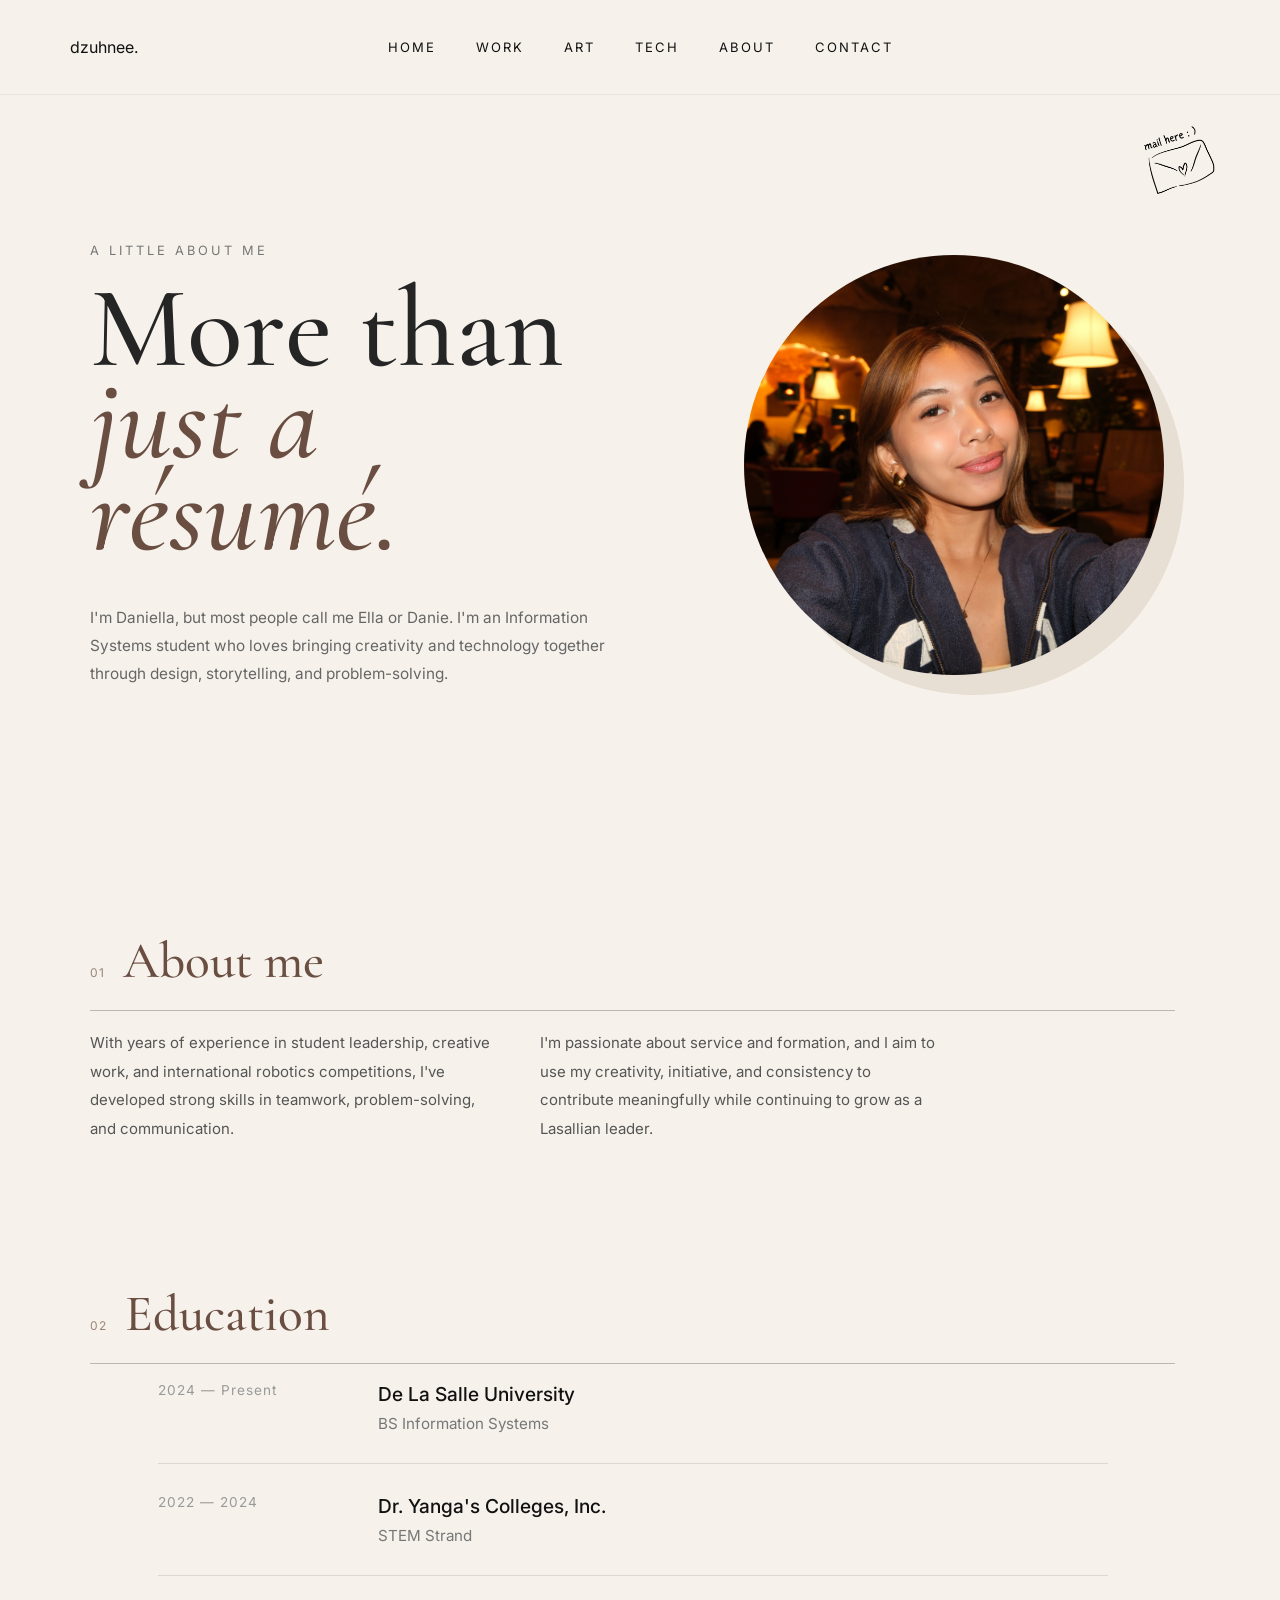
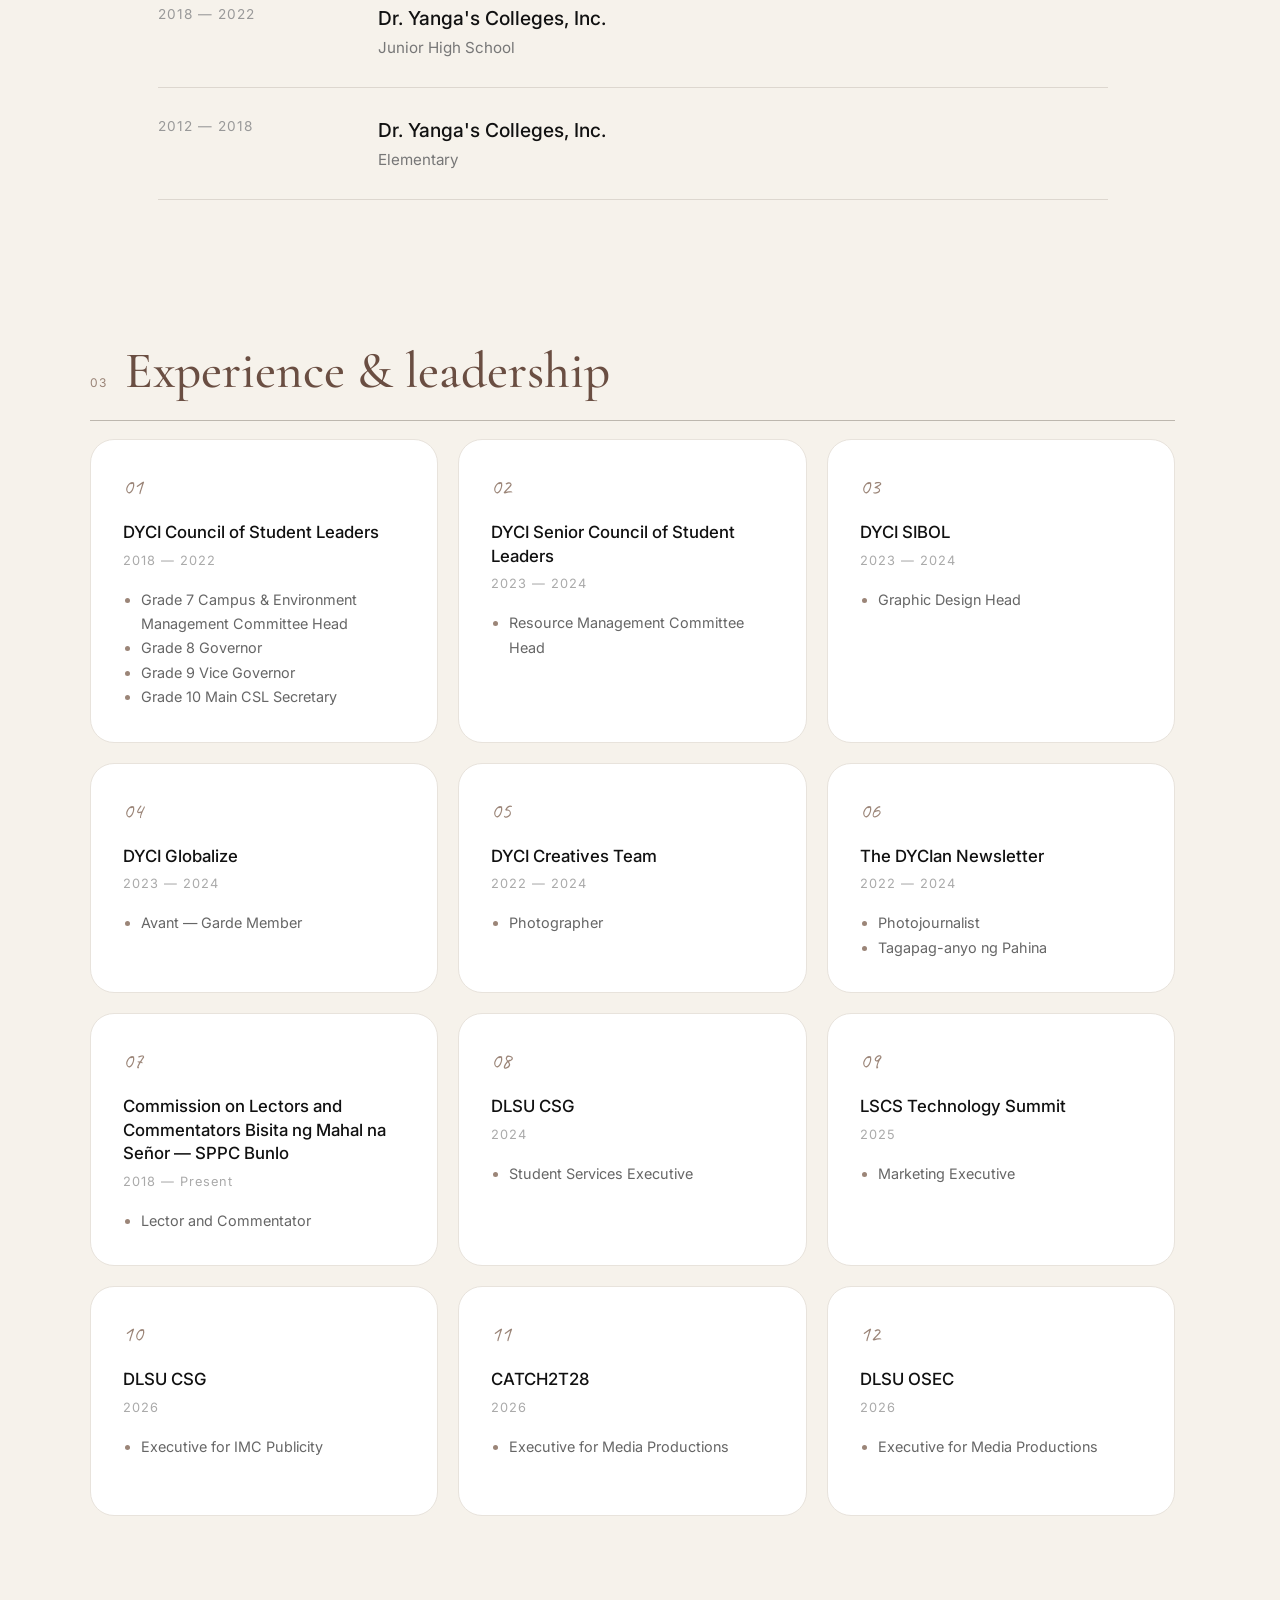
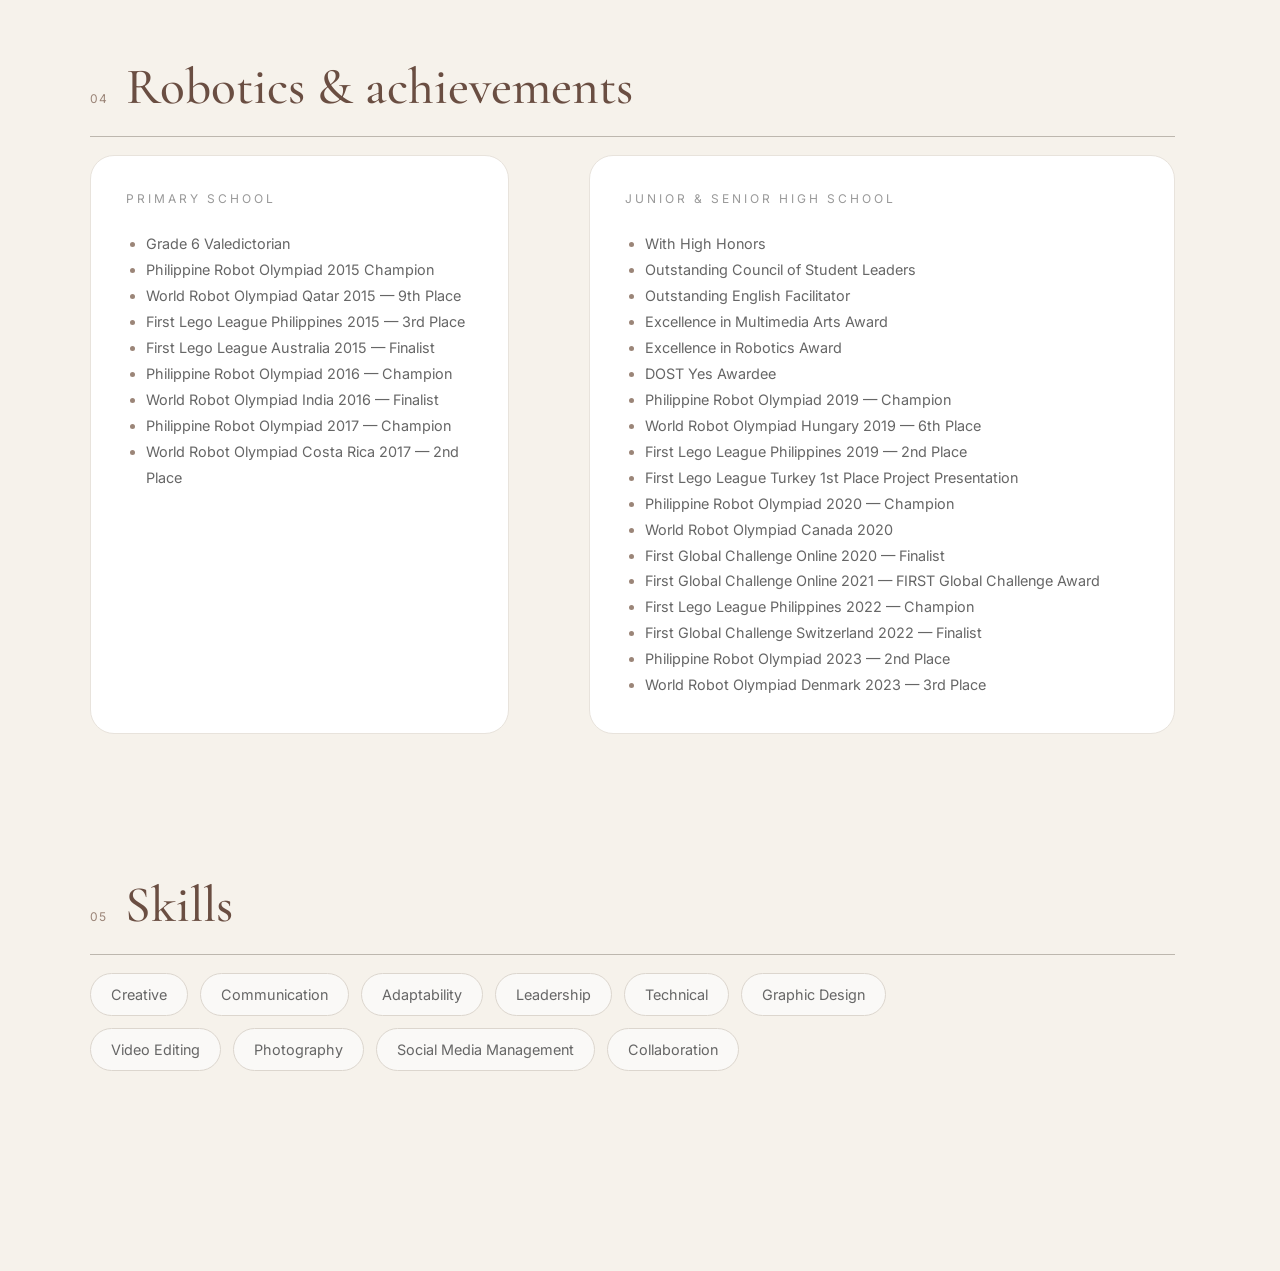
==== commit 4567ea82: "updates 3" ====
--- a/src/about.html
+++ b/src/about.html
@@ -471,6 +471,79 @@
                 </ul>
 
             </article>
+
+            <!-- DLSU CSG -->
+
+            <article class="experience-card">
+
+                <span class="experience-number">10</span>
+
+                <h3>
+                    DLSU CSG
+                </h3>
+
+                <p class="experience-date">
+                    2026
+                </p>
+
+                <ul>
+
+                    <li>
+                        Executive for IMC Publicity
+                    </li>
+
+                </ul>
+
+            </article>
+
+            <!-- DLSU CATCH2T8 -->
+
+            <article class="experience-card">
+
+                <span class="experience-number">11</span>
+
+                <h3>
+                    CATCH2T28
+                </h3>
+
+                <p class="experience-date">
+                    2026
+                </p>
+
+                <ul>
+
+                    <li>
+                        Executive for Media Productions
+                    </li>
+
+                </ul>
+
+            </article>
+
+            <!-- DLSU OSEC -->
+
+            <article class="experience-card">
+
+                <span class="experience-number">12</span>
+
+                <h3>
+                    DLSU OSEC
+                </h3>
+
+                <p class="experience-date">
+                    2026
+                </p>
+
+                <ul>
+
+                    <li>
+                        Executive for Media Productions
+                    </li>
+
+                </ul>
+
+            </article>
+            
 
         </div>
 
--- a/style.css
+++ b/style.css
@@ -732,14 +732,6 @@
     transform:translateY(-2px);
 }
 
-
-/* -------------------------
-   FIFTH PROJECT
-------------------------- */
-
-.code-card:last-child{
-    grid-column:1 / -1;
-}
 
 
 /* =========================================================
@@ -1928,4 +1920,189 @@
     .logo{ display:none; }
     nav{ gap:16px; }
     nav a{ font-size:11px; letter-spacing:1px; }
+}
+
+/* =========================================================
+   ART / PHOTOGRAPHY
+   ========================================================= */
+
+   .art-page {
+    padding: 120px 7vw 100px;
+    background: #f6f2eb;
+}
+
+
+/* -------------------------
+   COLLECTION
+------------------------- */
+
+.art-collection {
+    max-width: 1200px;
+    margin: 0 auto 120px;
+}
+
+.section-heading {
+    display: flex;
+    align-items: baseline;
+    gap: 18px;
+    margin-bottom: 18px;
+}
+
+.section-heading span {
+    font-family: "Inter", sans-serif;
+    font-size: 12px;
+    letter-spacing: 0.12em;
+}
+
+.section-heading h2 {
+    font-family: "Cormorant Garamond", serif;
+    font-size: clamp(32px, 4vw, 52px);
+    font-weight: 500;
+    margin: 0;
+}
+
+.collection-intro {
+    max-width: 650px;
+    font-family: "Inter", sans-serif;
+    font-size: 14px;
+    line-height: 1.8;
+    font-weight: 300;
+    margin-bottom: 45px;
+}
+
+
+/* -------------------------
+   GRID
+------------------------- */
+
+.art-grid {
+    display: grid;
+    gap: 35px;
+}
+
+.art-grid.cols-3 {
+    grid-template-columns: repeat(3, 1fr);
+}
+
+.art-grid.cols-2 {
+    grid-template-columns: repeat(2, 1fr);
+}
+
+
+/* -------------------------
+   PHOTO FRAME
+------------------------- */
+
+.art-frame {
+    width: 100%;
+    overflow: hidden;
+    position: relative;
+    background: #e9e4dc;
+}
+
+/* Landscape */
+.art-frame.landscape {
+    aspect-ratio: 4 / 3;
+}
+
+/* Portrait */
+.art-frame.portrait {
+    aspect-ratio: 3 / 4;
+}
+
+/* Square */
+.art-frame.square {
+    aspect-ratio: 1 / 1;
+}
+
+
+/* -------------------------
+   IMAGE
+------------------------- */
+
+.art-frame img {
+    width: 100%;
+    height: 100%;
+    display: block;
+
+    object-fit: cover;
+    object-position: center;
+}
+
+
+/* -------------------------
+   PLACEHOLDER
+------------------------- */
+
+.art-placeholder {
+    position: absolute;
+    inset: 0;
+
+    display: flex;
+    align-items: center;
+    justify-content: center;
+
+    font-family: "Caveat", cursive;
+    font-size: 20px;
+
+    z-index: 0;
+}
+
+.art-frame img {
+    position: relative;
+    z-index: 1;
+}
+
+
+/* -------------------------
+   CAPTION
+------------------------- */
+
+.art-item figcaption {
+    margin-top: 14px;
+}
+
+.art-item figcaption h3 {
+    font-family: "Cormorant Garamond", serif;
+    font-size: 21px;
+    font-weight: 500;
+    margin: 0 0 3px;
+}
+
+.art-item figcaption span {
+    font-family: "Inter", sans-serif;
+    font-size: 11px;
+    font-weight: 300;
+    letter-spacing: 0.04em;
+}
+
+
+/* -------------------------
+   RESPONSIVE
+------------------------- */
+
+@media (max-width: 800px) {
+
+    .art-grid.cols-3,
+    .art-grid.cols-2 {
+        grid-template-columns: repeat(2, 1fr);
+    }
+
+}
+
+@media (max-width: 550px) {
+
+    .art-page {
+        padding: 110px 6vw 80px;
+    }
+
+    .art-grid.cols-3,
+    .art-grid.cols-2 {
+        grid-template-columns: 1fr;
+    }
+
+    .art-collection {
+        margin-bottom: 90px;
+    }
+
 }
--- a/style.css
+++ b/style.css
@@ -732,14 +732,6 @@
     transform:translateY(-2px);
 }
 
-
-/* -------------------------
-   FIFTH PROJECT
-------------------------- */
-
-.code-card:last-child{
-    grid-column:1 / -1;
-}
 
 
 /* =========================================================
@@ -1928,4 +1920,189 @@
     .logo{ display:none; }
     nav{ gap:16px; }
     nav a{ font-size:11px; letter-spacing:1px; }
+}
+
+/* =========================================================
+   ART / PHOTOGRAPHY
+   ========================================================= */
+
+   .art-page {
+    padding: 120px 7vw 100px;
+    background: #f6f2eb;
+}
+
+
+/* -------------------------
+   COLLECTION
+------------------------- */
+
+.art-collection {
+    max-width: 1200px;
+    margin: 0 auto 120px;
+}
+
+.section-heading {
+    display: flex;
+    align-items: baseline;
+    gap: 18px;
+    margin-bottom: 18px;
+}
+
+.section-heading span {
+    font-family: "Inter", sans-serif;
+    font-size: 12px;
+    letter-spacing: 0.12em;
+}
+
+.section-heading h2 {
+    font-family: "Cormorant Garamond", serif;
+    font-size: clamp(32px, 4vw, 52px);
+    font-weight: 500;
+    margin: 0;
+}
+
+.collection-intro {
+    max-width: 650px;
+    font-family: "Inter", sans-serif;
+    font-size: 14px;
+    line-height: 1.8;
+    font-weight: 300;
+    margin-bottom: 45px;
+}
+
+
+/* -------------------------
+   GRID
+------------------------- */
+
+.art-grid {
+    display: grid;
+    gap: 35px;
+}
+
+.art-grid.cols-3 {
+    grid-template-columns: repeat(3, 1fr);
+}
+
+.art-grid.cols-2 {
+    grid-template-columns: repeat(2, 1fr);
+}
+
+
+/* -------------------------
+   PHOTO FRAME
+------------------------- */
+
+.art-frame {
+    width: 100%;
+    overflow: hidden;
+    position: relative;
+    background: #e9e4dc;
+}
+
+/* Landscape */
+.art-frame.landscape {
+    aspect-ratio: 4 / 3;
+}
+
+/* Portrait */
+.art-frame.portrait {
+    aspect-ratio: 3 / 4;
+}
+
+/* Square */
+.art-frame.square {
+    aspect-ratio: 1 / 1;
+}
+
+
+/* -------------------------
+   IMAGE
+------------------------- */
+
+.art-frame img {
+    width: 100%;
+    height: 100%;
+    display: block;
+
+    object-fit: cover;
+    object-position: center;
+}
+
+
+/* -------------------------
+   PLACEHOLDER
+------------------------- */
+
+.art-placeholder {
+    position: absolute;
+    inset: 0;
+
+    display: flex;
+    align-items: center;
+    justify-content: center;
+
+    font-family: "Caveat", cursive;
+    font-size: 20px;
+
+    z-index: 0;
+}
+
+.art-frame img {
+    position: relative;
+    z-index: 1;
+}
+
+
+/* -------------------------
+   CAPTION
+------------------------- */
+
+.art-item figcaption {
+    margin-top: 14px;
+}
+
+.art-item figcaption h3 {
+    font-family: "Cormorant Garamond", serif;
+    font-size: 21px;
+    font-weight: 500;
+    margin: 0 0 3px;
+}
+
+.art-item figcaption span {
+    font-family: "Inter", sans-serif;
+    font-size: 11px;
+    font-weight: 300;
+    letter-spacing: 0.04em;
+}
+
+
+/* -------------------------
+   RESPONSIVE
+------------------------- */
+
+@media (max-width: 800px) {
+
+    .art-grid.cols-3,
+    .art-grid.cols-2 {
+        grid-template-columns: repeat(2, 1fr);
+    }
+
+}
+
+@media (max-width: 550px) {
+
+    .art-page {
+        padding: 110px 6vw 80px;
+    }
+
+    .art-grid.cols-3,
+    .art-grid.cols-2 {
+        grid-template-columns: 1fr;
+    }
+
+    .art-collection {
+        margin-bottom: 90px;
+    }
+
 }
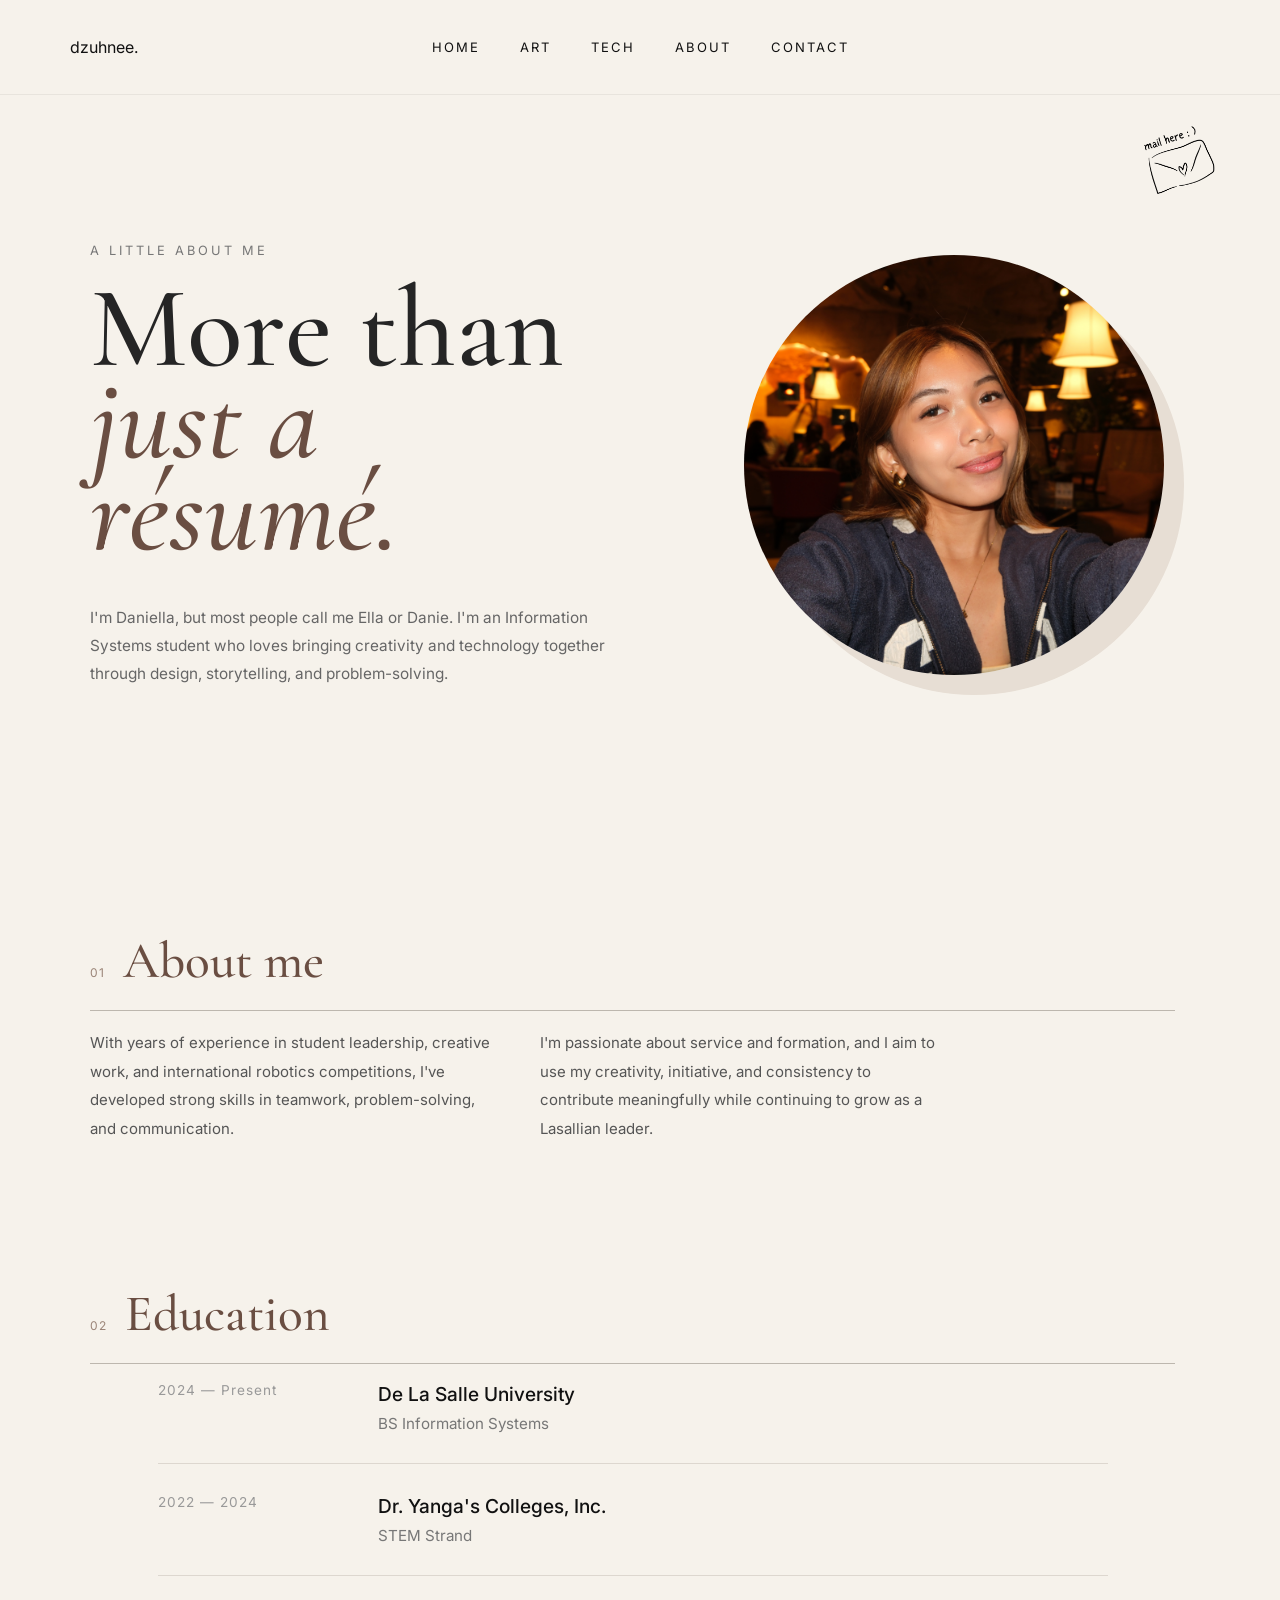
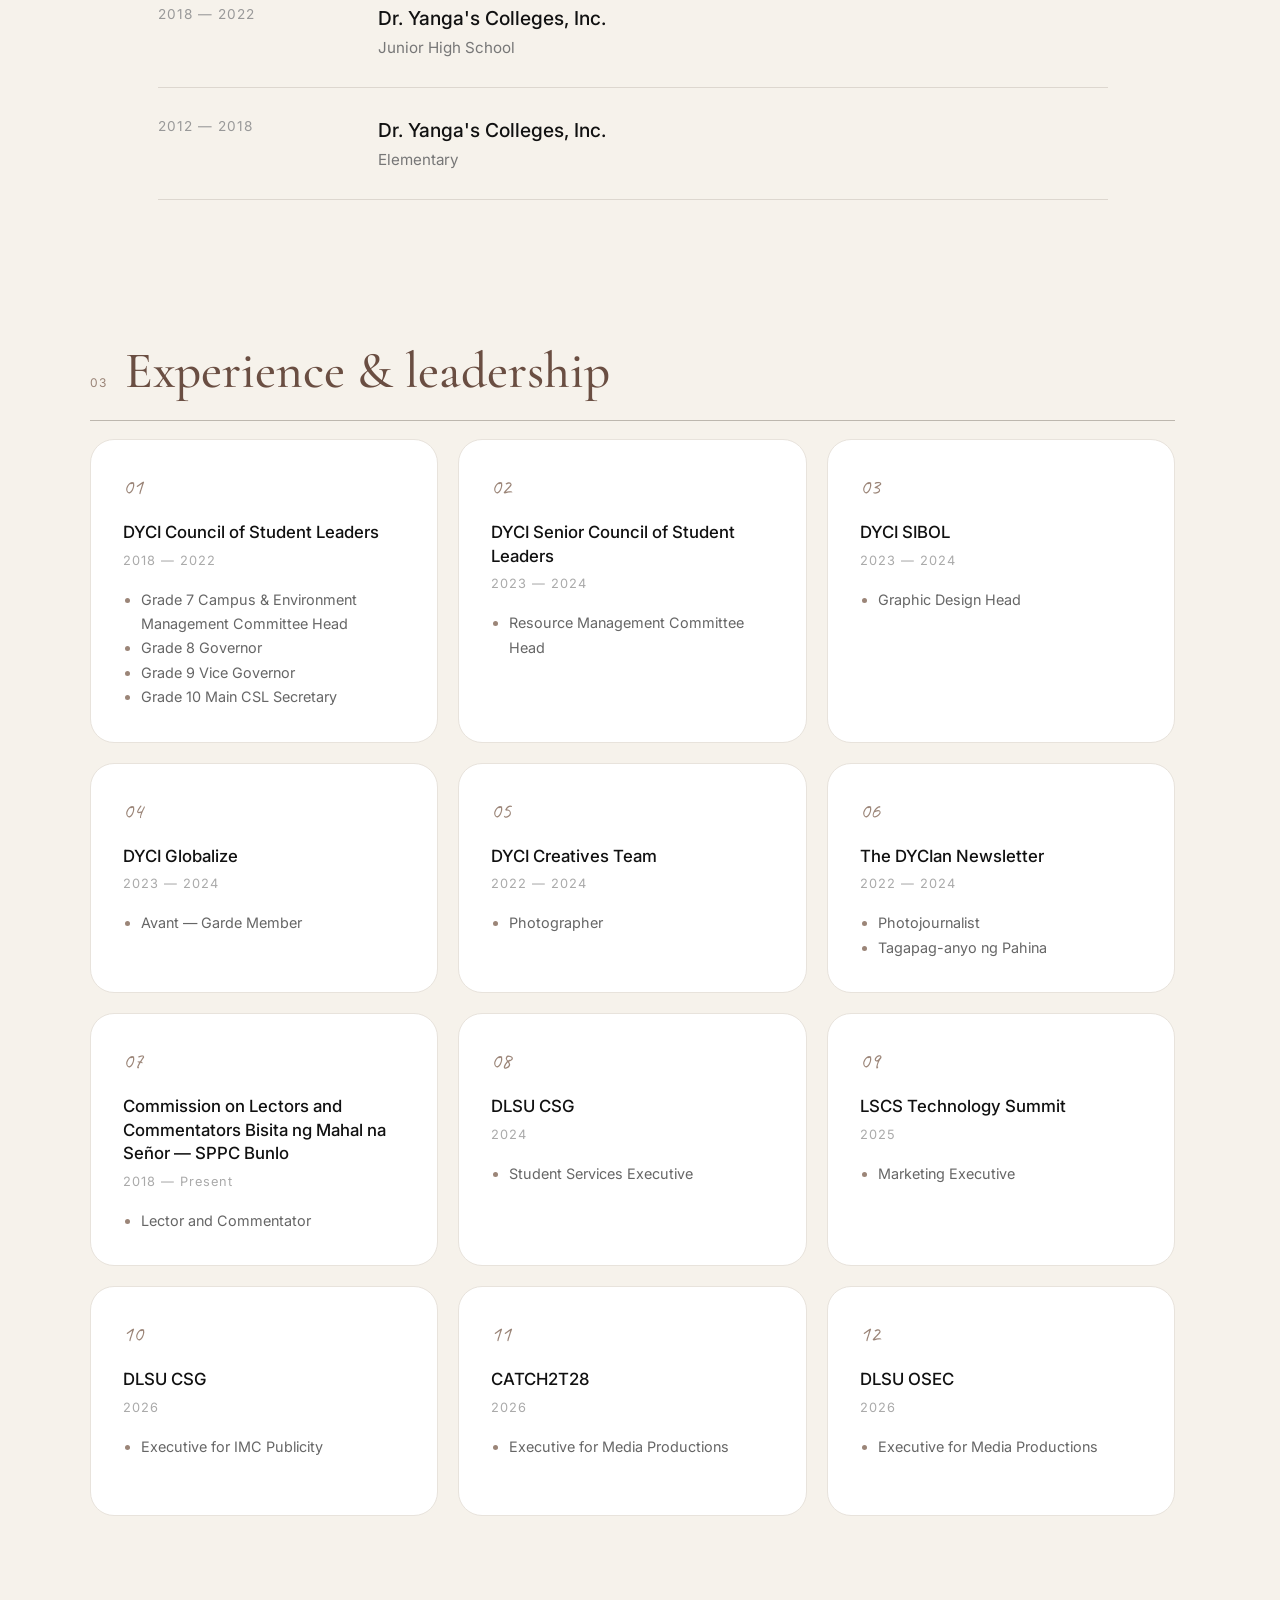
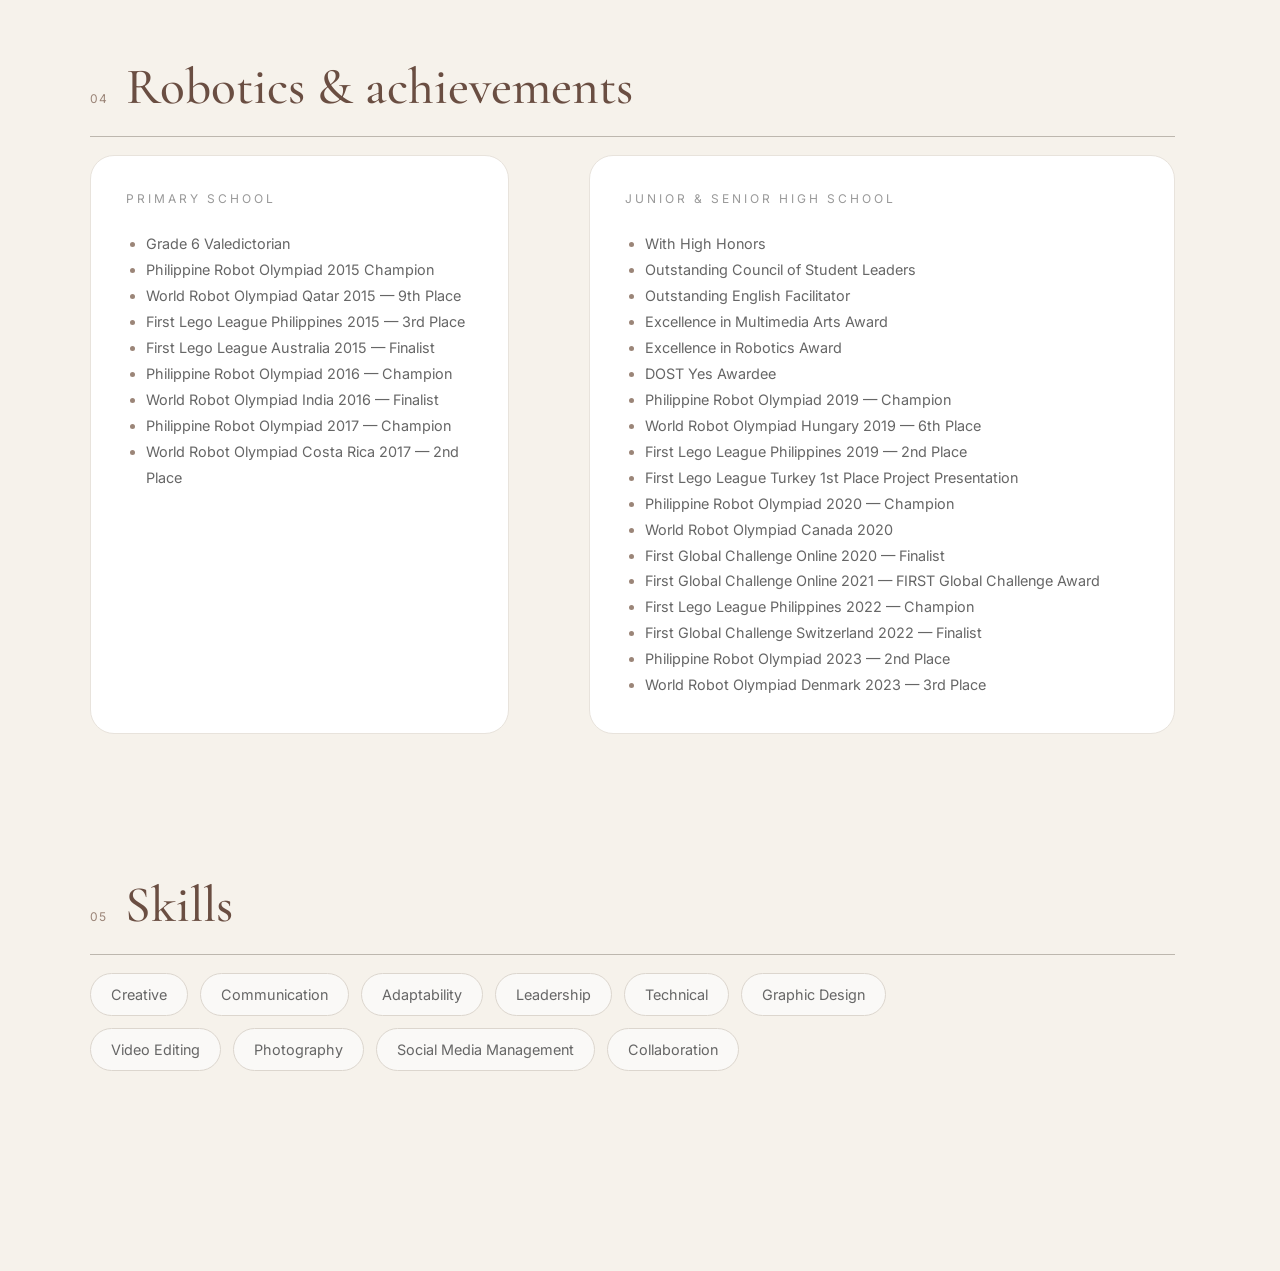
==== commit 9ca8c87d: "Comment out WORK links in navigation across multiple pages" ====
--- a/src/about.html
+++ b/src/about.html
@@ -35,7 +35,7 @@
     <nav>
 
         <a href="../index.html">HOME</a>
-        <a href="work.html">WORK</a>
+        <!-- <a href="work.html">WORK</a> -->
         <a href="art.html">ART</a>
         <a href="tech.html">TECH</a>
         <a href="about.html">ABOUT</a>
